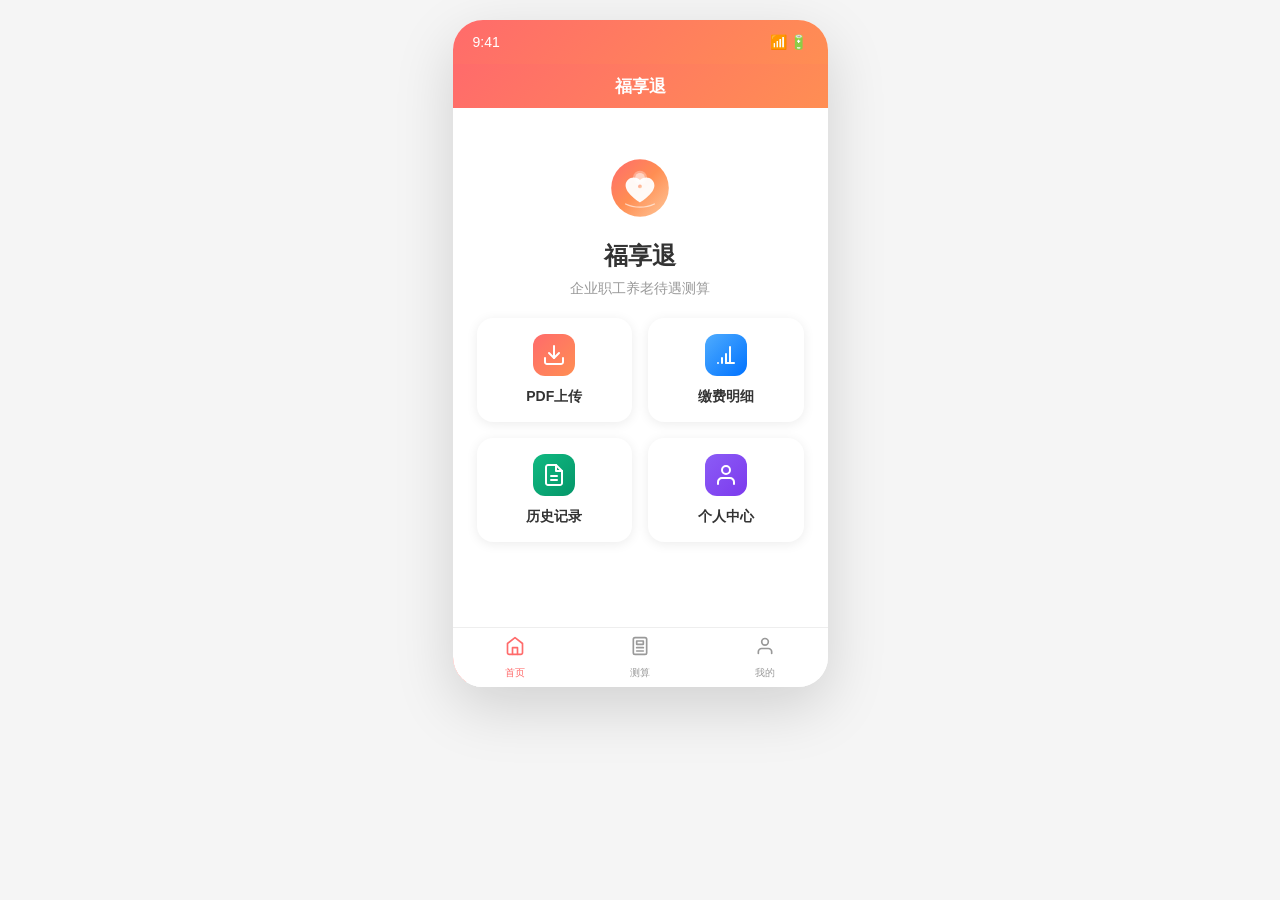
==== 福享退/frontend/index.html @ ace9246c "前端重构：100%基于原型设计 - 完整14个页面，与原型完全一致 - 首页4个菜单项：PDF上传、缴费明细、历史记录、个人中心 - 底部TabBar：首页、测算、我的 - 6个政策说明页面 + 方案" ====
<!DOCTYPE html>
<html lang="zh-CN">
<head>
    <meta charset="UTF-8">
    <meta name="viewport" content="width=device-width, initial-scale=1.0">
    <title>福享退 - 小程序原型</title>
    <link rel="stylesheet" href="css/index.css">
</head>
<body>
    
    <div class="phone">
        <div class="status-bar">
            <span>9:41</span>
            <span>📶 🔋</span>
        </div>
        
        <div class="nav-bar" id="navBar">
            <span class="nav-back" onclick="goBack()" style="display:none;">&lt;</span>
            <span id="pageTitle">福享退</span>
        </div>
        
        <div class="content">
            <!-- 首页 -->
            <div id="page-home" class="page active">
                <div class="logo-area">
                    <div class="logo" style="background:none;">
                        <svg width="64" height="64" viewBox="0 0 200 200" xmlns="http://www.w3.org/2000/svg">
                            <defs>
                                <linearGradient id="logoGrad" x1="0%" y1="0%" x2="100%" y2="100%">
                                    <stop offset="0%" stop-color="#FF6B6B"/>
                                    <stop offset="50%" stop-color="#FF8E53"/>
                                    <stop offset="100%" stop-color="#FEC89A"/>
                                </linearGradient>
                            </defs>
                            <circle cx="100" cy="100" r="90" fill="url(#logoGrad)" />
                            <circle cx="100" cy="68" r="22" fill="white" opacity="0.3" />
                            <circle cx="100" cy="68" r="15" fill="white" opacity="0.5" />
                            <path d="M100 75 C80 58 55 72 55 92 C55 118 100 145 100 145 C100 145 145 118 145 92 C145 72 120 58 100 75" fill="white" opacity="0.95" />
                            <circle cx="100" cy="95" r="6" fill="url(#logoGrad)" opacity="0.6" />
                            <path d="M55 150 Q75 160 100 160 Q125 160 145 150" stroke="white" stroke-width="4" fill="none" opacity="0.6" stroke-linecap="round" />
                        </svg>
                    </div>
                    <div class="logo-title">福享退</div>
                    <div class="logo-desc">企业职工养老待遇测算</div>
                </div>
                
                <div class="menu-grid">
                    <div class="menu-item" onclick="goToPage('upload')">
                        <div class="menu-icon primary">
                            <svg viewBox="0 0 24 24" fill="none" xmlns="http://www.w3.org/2000/svg">
                                <path d="M21 15V19C21 19.5304 20.7893 20.0391 20.4142 20.4142C20.0391 20.7893 19.5304 21 19 21H5C4.46957 21 3.96086 20.7893 3.58579 20.4142C3.21071 20.0391 3 19.5304 3 19V15" stroke="white" stroke-width="2" stroke-linecap="round" stroke-linejoin="round"/>
                                <path d="M7 10L12 15L17 10" stroke="white" stroke-width="2" stroke-linecap="round" stroke-linejoin="round"/>
                                <path d="M12 15V3" stroke="white" stroke-width="2" stroke-linecap="round" stroke-linejoin="round"/>
                            </svg>
                        </div>
                        <div class="menu-title">PDF上传</div>
                    </div>
                    <div class="menu-item" onclick="goToPage('payment')">
                        <div class="menu-icon blue">
                            <svg viewBox="0 0 24 24" fill="none" xmlns="http://www.w3.org/2000/svg">
                                <path d="M12 20H20" stroke="white" stroke-width="2" stroke-linecap="round" stroke-linejoin="round"/>
                                <path d="M16 4V20" stroke="white" stroke-width="2" stroke-linecap="round" stroke-linejoin="round"/>
                                <path d="M12 11V20" stroke="white" stroke-width="2" stroke-linecap="round" stroke-linejoin="round"/>
                                <path d="M8 15V20" stroke="white" stroke-width="2" stroke-linecap="round" stroke-linejoin="round"/>
                                <path d="M4 20H4.01" stroke="white" stroke-width="2" stroke-linecap="round" stroke-linejoin="round"/>
                            </svg>
                        </div>
                        <div class="menu-title">缴费明细</div>
                    </div>
                    <div class="menu-item" onclick="goToPage('history')">
                        <div class="menu-icon green">
                            <svg viewBox="0 0 24 24" fill="none" xmlns="http://www.w3.org/2000/svg">
                                <path d="M14 2H6C5.46957 2 4.96086 2.21071 4.58579 2.58579C4.21071 2.96086 4 3.46957 4 4V20C4 20.5304 4.21071 21.0391 4.58579 21.4142C4.96086 21.7893 5.46957 22 6 22H18C18.5304 22 19.0391 21.7893 19.4142 21.4142C19.7893 21.0391 20 20.5304 20 20V8L14 2Z" stroke="white" stroke-width="2" stroke-linecap="round" stroke-linejoin="round"/>
                                <path d="M14 2V8H20" stroke="white" stroke-width="2" stroke-linecap="round" stroke-linejoin="round"/>
                                <path d="M9 13H15" stroke="white" stroke-width="2" stroke-linecap="round" stroke-linejoin="round"/>
                                <path d="M9 17H15" stroke="white" stroke-width="2" stroke-linecap="round" stroke-linejoin="round"/>
                            </svg>
                        </div>
                        <div class="menu-title">历史记录</div>
                    </div>
                    <div class="menu-item" onclick="goToPage('profile')">
                        <div class="menu-icon purple">
                            <svg viewBox="0 0 24 24" fill="none" xmlns="http://www.w3.org/2000/svg">
                                <path d="M20 21V19C20 17.9391 19.5786 16.9217 18.8284 16.1716C18.0783 15.4214 17.0609 15 16 15H8C6.93913 15 5.92172 15.4214 5.17157 16.1716C4.42143 16.9217 4 17.9391 4 19V21" stroke="white" stroke-width="2" stroke-linecap="round" stroke-linejoin="round"/>
                                <path d="M12 11C14.2091 11 16 9.20914 16 7C16 4.79086 14.2091 3 12 3C9.79086 3 8 4.79086 8 7C8 9.20914 9.79086 11 12 11Z" stroke="white" stroke-width="2" stroke-linecap="round" stroke-linejoin="round"/>
                            </svg>
                        </div>
                        <div class="menu-title">个人中心</div>
                    </div>
                </div>
            </div>
            
            <!-- PDF上传页 -->
            <div id="page-upload" class="page">
                <div class="step-bar">
                    <div class="step-item active">
                        <div class="step-num">1</div>
                        <div class="step-text">上传PDF</div>
                    </div>
                    <div class="step-item">
                        <div class="step-num">2</div>
                        <div class="step-text">核对明细</div>
                    </div>
                    <div class="step-item">
                        <div class="step-num">3</div>
                        <div class="step-text">信息补全</div>
                    </div>
                    <div class="step-item">
                        <div class="step-num">4</div>
                        <div class="step-text">计算结果</div>
                    </div>
                </div>
                
                <div class="upload-area" onclick="mockUpload()">
                    <div class="upload-icon">📤</div>
                    <div class="upload-title">点击上传PDF文件</div>
                    <div class="upload-desc">仅支持PDF格式，文件不超过20MB</div>
                </div>
                
                <div class="tips-card">
                    <div class="tips-title">💡 上传提示</div>
                    <div style="padding:12px 0;">
                        <div style="display:flex;align-items:flex-start;gap:10px;margin-bottom:12px;">
                            <span style="color:#10B981;font-weight:bold;">✓</span>
                            <span style="font-size:14px;color:#333;line-height:1.6;">请使用"福建社保"微信公众号下载的完整缴费明细，功能路径为：业务办理-服务大厅-个人缴费信息</span>
                        </div>
                        <div style="display:flex;align-items:flex-start;gap:10px;">
                            <span style="color:#10B981;font-weight:bold;">✓</span>
                            <span style="font-size:14px;color:#333;line-height:1.6;">系统会自动识别并提取缴费数据，如识别不准，可在下一步手动修改</span>
                        </div>
                    </div>
                </div>
            </div>
            
            <!-- 缴费明细页 -->
            <div id="page-payment" class="page">
                <div class="step-bar">
                    <div class="step-item finish">
                        <div class="step-num">✓</div>
                        <div class="step-text">上传PDF</div>
                    </div>
                    <div class="step-item active">
                        <div class="step-num">2</div>
                        <div class="step-text">核对明细</div>
                    </div>
                    <div class="step-item">
                        <div class="step-num">3</div>
                        <div class="step-text">信息补全</div>
                    </div>
                    <div class="step-item">
                        <div class="step-num">4</div>
                        <div class="step-text">计算结果</div>
                    </div>
                </div>
                
                <div class="table-card">
                    <div class="table-header">
                        <span class="table-title">缴费明细（共 180 个月）</span>
                        <select class="year-select">
                            <option>全部年份</option>
                            <option>2024年</option>
                            <option>2023年</option>
                            <option>2022年</option>
                        </select>
                    </div>
                    
                    <div class="table-row" id="row-2024">
                        <div class="row-left">
                            <div class="row-year">2024年 <span class="modified-tag" id="tag-2024" style="display:inline-block;background:#FEF3C7;color:#D97706;font-size:11px;padding:2px 6px;border-radius:4px;margin-left:8px;">已修改</span></div>
                            <div class="row-base" id="base-2024">缴费基数：<span style="text-decoration:line-through;color:#999;">6000</span> > <span style="color:#FF6B6B;font-weight:600;">6150</span> 元</div>
                        </div>
                        <div class="row-right">
                            <div class="row-money">¥ 14,760</div>
                            <div class="row-month">12个月</div>
                            <button class="edit-btn" onclick="openEditModal(2024)">编辑</button>
                        </div>
                    </div>
                    
                    <div class="table-row" id="row-2023">
                        <div class="row-left">
                            <div class="row-year">2023年</div>
                            <div class="row-base" id="base-2023">缴费基数：5800元</div>
                        </div>
                        <div class="row-right">
                            <div class="row-money">¥ 13,920</div>
                            <div class="row-month">12个月</div>
                            <button class="edit-btn" onclick="openEditModal(2023)">编辑</button>
                        </div>
                    </div>
                    
                    <div class="table-row" id="row-2022">
                        <div class="row-left">
                            <div class="row-year">2022年</div>
                            <div class="row-base" id="base-2022">缴费基数：5500元</div>
                        </div>
                        <div class="row-right">
                            <div class="row-money">¥ 13,200</div>
                            <div class="row-month">12个月</div>
                            <button class="edit-btn" onclick="openEditModal(2022)">编辑</button>
                        </div>
                    </div>
                </div>
                
                <div class="summary-card">
                    <div class="summary-title">累计缴费总额</div>
                    <div class="summary-number">¥ 215,680</div>
                    <div class="summary-unit">（个人缴费部分）</div>
                    <div class="summary-row">
                        <div class="summary-item">
                            <div class="summary-label">缴费月数</div>
                            <div class="summary-value">180个月</div>
                        </div>
                        <div class="summary-item">
                            <div class="summary-label">平均基数</div>
                            <div class="summary-value">¥ 5,980</div>
                        </div>
                        <div class="summary-item">
                            <div class="summary-label">平均指数</div>
                            <div class="summary-value">0.85</div>
                        </div>
                    </div>
                </div>
                
                <div class="step-buttons">
                    <button class="step-btn-prev" onclick="goToPage('upload')">&lt; 上一步</button>
                    <button class="step-btn-next" onclick="goToPage('info')">下一步 ></button>
                </div>
            </div>
            
            <!-- 补充信息页 -->
            <div id="page-info" class="page">
                <div class="step-bar">
                    <div class="step-item finish">
                        <div class="step-num">✓</div>
                        <div class="step-text">上传PDF</div>
                    </div>
                    <div class="step-item finish">
                        <div class="step-num">✓</div>
                        <div class="step-text">核对明细</div>
                    </div>
                    <div class="step-item active">
                        <div class="step-num">3</div>
                        <div class="step-text">信息补全</div>
                    </div>
                    <div class="step-item">
                        <div class="step-num">4</div>
                        <div class="step-text">计算结果</div>
                    </div>
                </div>
                
                <div class="form-card">
                    <div class="form-item">
                        <label class="form-label">
                            <span class="required">*</span> 退休年龄
                        </label>
                        <input type="number" class="form-input" value="60" placeholder="请输入退休年龄">
                        <div class="form-tip">男性60岁，女性工人50岁、干部55岁</div>
                        <div style="background:#FEF3C7;border-radius:8px;padding:10px;margin-top:10px;">
                            <div style="font-size:13px;font-weight:600;color:#92400E;margin-bottom:6px;">⏰ 延迟退休影响参考</div>
                            <div style="font-size:12px;color:#B45309;line-height:1.6;">
                                按最新政策，您预计将延迟3年至63岁退休<br>
                                多缴3年，多领约 12%，预计回本年龄：71岁 → 72岁
                            </div>
                        </div>
                    </div>
                    
                    <div class="form-item">
                        <label class="form-label">
                            <span class="required">*</span> 退休年份
                        </label>
                        <input type="number" class="form-input" value="2030" placeholder="请输入退休年份">
                    </div>
                    
                    <div class="form-item">
                        <label class="form-label">
                            <span class="required">*</span> 个人账户累计金额
                        </label>
                        <input type="number" class="form-input" value="215680" placeholder="请输入个人账户总额">
                        <div class="form-tip">系统已自动计算，如有误差可手动调整</div>
                    </div>
                    
                    <div class="form-item">
                        <label class="form-label">上年社会平均工资</label>
                        <input type="number" class="form-input" value="8500" placeholder="请输入社平工资">
                        <div class="form-tip">系统已自动填入最新数据</div>
                    </div>
                </div>
                
                <!-- 未来缴费预测选择 -->
                <div class="future-section">
                    <div class="future-title">🔮 未来缴费预测</div>
                    <div class="future-options" style="display:grid;grid-template-columns:1fr 1fr;gap:10px;">
                        <div class="future-option selected" onclick="selectFutureOption(this, 'real')">
                            <div class="future-percent" style="font-size:14px;">本人基数</div>
                            <div class="future-desc">按最新缴费基数</div>
                        </div>
                        <div class="future-option" onclick="selectFutureOption(this, 60)">
                            <div class="future-percent">60%</div>
                            <div class="future-desc">按社平60%</div>
                        </div>
                        <div class="future-option" onclick="selectFutureOption(this, 100)">
                            <div class="future-percent">100%</div>
                            <div class="future-desc">按社平100%</div>
                        </div>
                        <div class="future-option" onclick="selectFutureOption(this, 300)">
                            <div class="future-percent">300%</div>
                            <div class="future-desc">按社平300%</div>
                        </div>
                    </div>
                    
                    <!-- 预测结果预览 -->
                    <div class="future-preview">
                        <div class="preview-title" onclick="toggleFutureDetail()" style="cursor:pointer;display:flex;justify-content:space-between;align-items:center;">
                            <span>✓ 已自动生成缴费明细</span>
                            <span id="futureToggleIcon" style="font-size:12px;">▼</span>
                        </div>
                        <div class="preview-row">
                            <span>预测缴费年限</span>
                            <span>6年（2025-2030）</span>
                        </div>
                        <div class="preview-row">
                            <span>预测缴费基数</span>
                            <span>逐年按社平5%增长</span>
                        </div>
                        <div class="preview-row">
                            <span>预计个人账户增加</span>
                            <span id="futureTotalAmount">¥ 38,726</span>
                        </div>
                        
                        <!-- 年度明细（默认折叠） -->
                        <div id="futureYearDetail" style="display:none;margin-top:12px;padding-top:12px;border-top:1px solid rgba(16,185,129,0.2);">
                            <div style="font-size:12px;color:#065F46;font-weight:600;margin-bottom:8px;">📋 年度缴费基数明细</div>
                            <div id="futureYearList" style="font-size:12px;color:#065F46;">
                                <div style="display:flex;justify-content:space-between;padding:3px 0;"><span>2025年</span><span>¥ 6,150（本人基数）</span></div>
                                <div style="display:flex;justify-content:space-between;padding:3px 0;"><span>2026年</span><span>¥ 6,458（本人基数）</span></div>
                                <div style="display:flex;justify-content:space-between;padding:3px 0;"><span>2027年</span><span>¥ 6,781（本人基数）</span></div>
                                <div style="display:flex;justify-content:space-between;padding:3px 0;"><span>2028年</span><span>¥ 7,120（本人基数）</span></div>
                                <div style="display:flex;justify-content:space-between;padding:3px 0;"><span>2029年</span><span>¥ 7,476（本人基数）</span></div>
                                <div style="display:flex;justify-content:space-between;padding:3px 0;"><span>2030年</span><span>¥ 7,850（本人基数）</span></div>
                            </div>
                        </div>
                    </div>
                </div>
                
                <div class="step-buttons">
                    <button class="step-btn-prev" onclick="goToPage('payment')">&lt; 上一步</button>
                    <button class="step-btn-next" onclick="goToPage('result')">开始计算 ></button>
                </div>
            </div>
            
            <!-- 计算结果页 -->
            <div id="page-result" class="page">
                <div class="result-card">
                    <div class="result-label">预计每月领取养老金</div>
                    <div style="display:flex;align-items:flex-end;justify-content:center;line-height:1;">
                        <span class="result-number">¥3,850</span>
                        <span style="font-size:20px;font-weight:500;margin-left:4px;margin-bottom:6px;">/月</span>
                    </div>
                    <div style="background:rgba(255,255,255,0.15);border-radius:8px;padding:8px 12px;margin-top:12px;">
                        <div style="font-size:13px;color:white;display:flex;align-items:center;gap:6px;">
                            <span>💰</span>
                            <span>预计到 <strong style="font-size:15px;">72岁</strong> 时，累计领取额超过个人缴费总额（回本）</span>
                        </div>
                    </div>
                    <div class="result-desc" style="margin-top:10px;">* 以上为模拟测算结果，仅供参考，实际以社保局核定为准</div>
                </div>
                
                <!-- 📈 待遇调整预测（新增功能） -->
                <div class="detail-card">
                    <div class="detail-header" onclick="toggleDetail('adjustPrediction')" style="background:linear-gradient(135deg, #F59E0B, #D97706);color:white;">
                        <span>📈 待遇调整预测（按每年4.5%增长）</span>
                        <span>▼</span>
                    </div>
                    <div id="adjustPrediction" class="detail-content" style="display:none;background:#FFFBEB;">
                        <div style="display:grid;grid-template-columns:1fr 1fr 1fr;gap:10px;margin-bottom:12px;">
                            <div style="text-align:center;padding:10px;background:white;border-radius:8px;">
                                <div style="font-size:12px;color:#666;">65岁</div>
                                <div style="font-size:16px;font-weight:700;color:#FF6B6B;">¥ 4,790</div>
                                <div style="font-size:10px;color:#999;">月领取</div>
                            </div>
                            <div style="text-align:center;padding:10px;background:white;border-radius:8px;">
                                <div style="font-size:12px;color:#666;">70岁</div>
                                <div style="font-size:16px;font-weight:700;color:#FF6B6B;">¥ 5,970</div>
                                <div style="font-size:10px;color:#999;">月领取</div>
                            </div>
                            <div style="text-align:center;padding:10px;background:white;border-radius:8px;">
                                <div style="font-size:12px;color:#666;">75岁</div>
                                <div style="font-size:16px;font-weight:700;color:#FF6B6B;">¥ 7,440</div>
                                <div style="font-size:10px;color:#999;">月领取</div>
                            </div>
                        </div>
                        <div style="font-size:12px;color:#92400E;line-height:1.6;background:white;padding:10px;border-radius:8px;">
                            💡 <strong>累计领取金额：</strong><br>
                            • 70岁时累计：约 128 万元<br>
                            • 80岁时累计：约 256 万元<br>
                            • 90岁时累计：约 438 万元
                        </div>
                    </div>
                </div>
                
                <!-- ⚖️ 多方案对比（4种缴费档次） -->
                <div class="detail-card">
                    <div class="detail-header" onclick="toggleSchemeCompare()" style="background:linear-gradient(135deg, #8B5CF6, #7C3AED);color:white;cursor:pointer;">
                        <span>⚖️ 多方案对比（4种缴费档次）</span>
                        <span id="scheme-compare-arrow" style="font-size:12px;">▼</span>
                    </div>
                    
                    <!-- 展开内容区域 -->
                    <div id="scheme-compare-content" class="detail-content" style="padding:0;display:block;">
                        <!-- 方案选择器 -->
                        <div style="display:grid;grid-template-columns:1fr 1fr 1fr 1fr;gap:6px;padding:12px 12px 8px;background:#F5F3FF;border-bottom:1px solid #DDD6FE;">
                            <div onclick="selectCurrentScheme('self')" id="current-scheme-self" style="background:#ECFDF5;border:2px solid #10B981;border-radius:10px;padding:8px 6px;text-align:center;cursor:pointer;">
                                <div style="font-size:11px;font-weight:700;color:#065F46;">本人基数</div>
                                <div style="font-size:9px;color:#047857;margin-top:2px;">¥5,980/月</div>
                            </div>
                            <div onclick="selectCurrentScheme('60')" id="current-scheme-60" style="background:#F3F4F6;border:2px solid #E5E7EB;border-radius:10px;padding:8px 6px;text-align:center;cursor:pointer;">
                                <div style="font-size:11px;font-weight:600;color:#374151;">社平60%</div>
                                <div style="font-size:9px;color:#6B7280;margin-top:2px;">¥4,200/月</div>
                            </div>
                            <div onclick="selectCurrentScheme('100')" id="current-scheme-100" style="background:#F3F4F6;border:2px solid #E5E7EB;border-radius:10px;padding:8px 6px;text-align:center;cursor:pointer;">
                                <div style="font-size:11px;font-weight:600;color:#374151;">社平100%</div>
                                <div style="font-size:9px;color:#6B7280;margin-top:2px;">¥7,000/月</div>
                            </div>
                            <div onclick="selectCurrentScheme('300')" id="current-scheme-300" style="background:#F3F4F6;border:2px solid #E5E7EB;border-radius:10px;padding:8px 6px;text-align:center;cursor:pointer;">
                                <div style="font-size:11px;font-weight:600;color:#374151;">社平300%</div>
                                <div style="font-size:9px;color:#6B7280;margin-top:2px;">¥21,000/月</div>
                            </div>
                        </div>
                        
                        <div style="display:grid;grid-template-columns:1.2fr 1fr 1fr 1fr;gap:4px;">
                            <!-- 表头 -->
                            <div style="background:#FAFAFA;padding:10px 8px;text-align:center;font-weight:600;color:#374151;font-size:11px;border-bottom:1px solid #E5E7EB;">
                                缴费档次
                            </div>
                            <div style="background:#FAFAFA;padding:10px 8px;text-align:center;font-weight:600;color:#374151;font-size:11px;border-bottom:1px solid #E5E7EB;">
                                月待遇
                            </div>
                            <div style="background:#FAFAFA;padding:10px 8px;text-align:center;font-weight:600;color:#374151;font-size:11px;border-bottom:1px solid #E5E7EB;">
                                年化收益率
                            </div>
                            <div style="background:#FAFAFA;padding:10px 8px;text-align:center;font-weight:600;color:#374151;font-size:11px;border-bottom:1px solid #E5E7EB;">
                                回本年龄
                            </div>
                            
                            <!-- 方案1：按本人基数 -->
                            <div id="row-self" style="padding:10px 8px;text-align:center;border-bottom:1px solid #F3F4F6;background:#ECFDF5;">
                                <div style="font-weight:600;color:#065F46;font-size:12px;">本人基数</div>
                                <div style="font-size:10px;color:#10B981;">¥5,980/月</div>
                            </div>
                            <div id="row-self-1" style="padding:10px 8px;text-align:center;border-bottom:1px solid #F3F4F6;background:#ECFDF5;font-weight:700;color:#065F46;font-size:14px;">
                                ¥3,850
                            </div>
                            <div id="row-self-2" style="padding:10px 8px;text-align:center;border-bottom:1px solid #F3F4F6;background:#ECFDF5;font-weight:600;color:#065F46;font-size:12px;">
                                5.2%
                            </div>
                            <div id="row-self-3" style="padding:10px 8px;text-align:center;border-bottom:1px solid #F3F4F6;background:#ECFDF5;font-weight:600;color:#065F46;font-size:12px;">
                                71岁
                            </div>
                            
                            <!-- 方案2：按社平60% -->
                            <div id="row-60" style="padding:10px 8px;text-align:center;border-bottom:1px solid #F3F4F6;">
                                <div style="font-weight:600;color:#333;font-size:12px;">社平60%</div>
                                <div style="font-size:10px;color:#666;">¥4,200/月</div>
                            </div>
                            <div id="row-60-1" style="padding:10px 8px;text-align:center;border-bottom:1px solid #F3F4F6;font-weight:600;color:#333;font-size:14px;">
                                ¥3,120
                            </div>
                            <div id="row-60-2" style="padding:10px 8px;text-align:center;border-bottom:1px solid #F3F4F6;font-weight:600;color:#10B981;font-size:12px;">
                                6.8%
                            </div>
                            <div id="row-60-3" style="padding:10px 8px;text-align:center;border-bottom:1px solid #F3F4F6;font-weight:600;color:#10B981;font-size:12px;">
                                68岁
                            </div>
                            
                            <!-- 方案3：按社平100% -->
                            <div id="row-100" style="padding:10px 8px;text-align:center;border-bottom:1px solid #F3F4F6;">
                                <div style="font-weight:600;color:#333;font-size:12px;">社平100%</div>
                                <div style="font-size:10px;color:#666;">¥7,000/月</div>
                            </div>
                            <div id="row-100-1" style="padding:10px 8px;text-align:center;border-bottom:1px solid #F3F4F6;font-weight:600;color:#333;font-size:14px;">
                                ¥4,580
                            </div>
                            <div id="row-100-2" style="padding:10px 8px;text-align:center;border-bottom:1px solid #F3F4F6;font-weight:600;color:#F59E0B;font-size:12px;">
                                4.5%
                            </div>
                            <div id="row-100-3" style="padding:10px 8px;text-align:center;border-bottom:1px solid #F3F4F6;font-weight:600;color:#F59E0B;font-size:12px;">
                                73岁
                            </div>
                            
                            <!-- 方案4：按社平300% -->
                            <div id="row-300" style="padding:10px 8px;text-align:center;">
                                <div style="font-weight:600;color:#333;font-size:12px;">社平300%</div>
                                <div style="font-size:10px;color:#666;">¥21,000/月</div>
                            </div>
                            <div id="row-300-1" style="padding:10px 8px;text-align:center;font-weight:600;color:#333;font-size:14px;">
                                ¥8,950
                            </div>
                            <div id="row-300-2" style="padding:10px 8px;text-align:center;font-weight:600;color:#EF4444;font-size:12px;">
                                2.8%
                            </div>
                            <div id="row-300-3" style="padding:10px 8px;text-align:center;font-weight:600;color:#EF4444;font-size:12px;">
                                79岁
                            </div>
                        </div>
                        
                        <div style="background:#F9FAFB;padding:10px 12px;border-top:1px solid #E5E7EB;">
                            <div style="font-size:11px;color:#374151;line-height:1.5;">
                                💡 <strong>结论：</strong>社平60%缴费性价比最高，回本最快。社平300%适合预期寿命超过85岁人群。
                            </div>
                        </div>
                    </div>
                </div>
                
                <div class="detail-card">
                    <div class="detail-header" onclick="toggleDetail('detail1')">
                        <span>📊 计算明细</span>
                        <span>▼</span>
                    </div>
                    <div id="detail1" class="detail-content">
                        <div class="detail-row">
                            <span class="detail-label">基础养老金</span>
                            <span class="detail-value highlight">¥ 2,320</span>
                        </div>
                        <div class="detail-row">
                            <span class="detail-label">个人账户养老金</span>
                            <span class="detail-value highlight">¥ 1,530</span>
                        </div>
                        <div class="detail-row">
                            <span class="detail-label">过渡性养老金</span>
                            <span class="detail-value">¥ 0</span>
                        </div>
                        <div class="detail-row">
                            <span class="detail-label">每月合计</span>
                            <span class="detail-value highlight">¥ 3,850</span>
                        </div>
                    </div>
                </div>
                
                <div class="detail-card">
                    <div class="detail-header" onclick="toggleDetail('detail2')">
                        <span>📝 计算公式说明</span>
                        <span>▼</span>
                    </div>
                    <div id="detail2" class="detail-content">
                        <div class="detail-row">
                            <span class="detail-label">基础养老金</span>
                            <span class="detail-value">(社平工资+指数化工资)/2 × 缴费年限%</span>
                        </div>
                        <div class="detail-row">
                            <span class="detail-label">个人账户养老金</span>
                            <span class="detail-value">个人账户累计 / 计发月数</span>
                        </div>
                        <div class="detail-row">
                            <span class="detail-label">计发月数(60岁)</span>
                            <span class="detail-value">139个月</span>
                        </div>
                    </div>
                </div>
                
                <div class="action-buttons">
                    <button class="btn-secondary" onclick="goToPage('info')">&lt; 修改参数</button>
                    <button class="btn-primary" onclick="alert('模拟：已保存到历史记录')">保存结果</button>
                </div>
            </div>
            
            <!-- 历史记录页 -->
            <div id="page-history" class="page">
                <div class="history-item" onclick="goToPage('result')">
                    <div class="history-header">
                        <span class="history-date">2024年4月27日 15:30</span>
                        <span class="history-result">¥ 3,850/月</span>
                    </div>
                    <div class="history-info">
                        <span>缴费年限：15年</span>
                        <span>平均基数：¥ 5,980</span>
                    </div>
                </div>
                
                <div class="history-item" onclick="goToPage('result')">
                    <div class="history-header">
                        <span class="history-date">2024年4月20日 10:15</span>
                        <span class="history-result">¥ 4,200/月</span>
                    </div>
                    <div class="history-info">
                        <span>缴费年限：18年</span>
                        <span>平均基数：¥ 6,500</span>
                    </div>
                </div>
                
                <div class="history-item" onclick="goToPage('result')">
                    <div class="history-header">
                        <span class="history-date">2024年4月10日 16:42</span>
                        <span class="history-result">¥ 3,580/月</span>
                    </div>
                    <div class="history-info">
                        <span>缴费年限：15年</span>
                        <span>平均基数：¥ 5,600</span>
                    </div>
                </div>
            </div>
            
            <!-- 个人中心页 -->
            <div id="page-profile" class="page">
                <div class="profile-header">
                    <div class="avatar" style="width:64px;height:64px;border-radius:50%;background:white;display:flex;align-items:center;justify-content:center;box-shadow:0 4px 12px rgba(0,0,0,0.1);">
                        <svg viewBox="0 0 24 24" fill="none" xmlns="http://www.w3.org/2000/svg" width="36" height="36">
                            <path d="M20 21V19C20 17.9391 19.5786 16.9217 18.8284 16.1716C18.0783 15.4214 17.0609 15 16 15H8C6.93913 15 5.92172 15.4214 5.17157 16.1716C4.42143 16.9217 4 17.9391 4 19V21" stroke="#666" stroke-width="2" stroke-linecap="round" stroke-linejoin="round"/>
                            <path d="M12 11C14.2091 11 16 9.20914 16 7C16 4.79086 14.2091 3 12 3C9.79086 3 8 4.79086 8 7C8 9.20914 9.79086 11 12 11Z" stroke="#666" stroke-width="2" stroke-linecap="round" stroke-linejoin="round"/>
                        </svg>
                    </div>
                    <div class="user-name" style="font-size:18px;margin-top:12px;">微信用户</div>
                </div>
                
                <!-- 数据统计卡片 -->
                <div class="summary-card" style="margin:20px 16px 16px;border-radius:12px;padding:16px;">
                    <div style="display:flex;">
                        <div style="flex:1;text-align:center;border-right:1px solid rgba(255,255,255,0.2);">
                            <div style="font-size:24px;font-weight:700;">12</div>
                            <div style="font-size:12px;opacity:0.8;margin-top:4px;">测算次数</div>
                        </div>
                        <div style="flex:1;text-align:center;border-right:1px solid rgba(255,255,255,0.2);">
                            <div style="font-size:24px;font-weight:700;">¥3.2k</div>
                            <div style="font-size:12px;opacity:0.8;margin-top:4px;">平均待遇</div>
                        </div>
                        <div style="flex:1;text-align:center;">
                            <div style="font-size:24px;font-weight:700;">18</div>
                            <div style="font-size:12px;opacity:0.8;margin-top:4px;">累计缴费月</div>
                        </div>
                    </div>
                </div>
                
                <!-- 我的计算记录 -->
                <div style="padding:0 16px;margin-bottom:16px;">
                    <div style="display:flex;justify-content:space-between;align-items:center;margin-bottom:12px;" onclick="goToPage('history')">
                        <span style="font-size:15px;font-weight:600;color:#333;display:flex;align-items:center;gap:6px;">
                            <svg viewBox="0 0 24 24" fill="none" xmlns="http://www.w3.org/2000/svg" width="18" height="18">
                                <path d="M14 2H6C5.46957 2 4.96086 2.21071 4.58579 2.58579C4.21071 2.96086 4 3.46957 4 4V20C4 20.5304 4.21071 21.0391 4.58579 21.4142C4.96086 21.7893 5.46957 22 6 22H18C18.5304 22 19.0391 21.7893 19.4142 21.4142C19.7893 21.0391 20 20.5304 20 20V8L14 2Z" stroke="#333" stroke-width="2" stroke-linecap="round" stroke-linejoin="round"/>
                                <path d="M14 2V8H20" stroke="#333" stroke-width="2" stroke-linecap="round" stroke-linejoin="round"/>
                            </svg>
                            我的计算记录
                        </span>
                        <span style="font-size:12px;color:#FF6B6B;">查看全部 ></span>
                    </div>
                    <div class="history-item" onclick="goToPage('result')" style="margin:0;padding:12px;border-radius:10px;box-shadow:0 2px 8px rgba(0,0,0,0.05);cursor:pointer;">
                        <div style="display:flex;justify-content:space-between;align-items:center;margin-bottom:8px;">
                            <span style="font-size:13px;color:#666;">2024年4月28日 10:30</span>
                            <span style="font-size:18px;font-weight:700;color:#FF6B6B;">¥ 3,850/月</span>
                        </div>
                        <div style="display:flex;gap:12px;font-size:11px;color:#999;">
                            <span>缴费年限：15年</span>
                            <span>平均基数：¥ 5,980</span>
                        </div>
                    </div>
                </div>
                
                <!-- 政策说明 -->
                <div style="padding:0 16px;margin-bottom:16px;">
                    <div style="font-size:15px;font-weight:600;color:#333;margin-bottom:12px;display:flex;align-items:center;gap:6px;">
                        <svg viewBox="0 0 24 24" fill="none" xmlns="http://www.w3.org/2000/svg" width="18" height="18">
                            <path d="M4 19.5C4 19.1022 4.15804 18.7206 4.43934 18.4393C4.72064 18.158 5.10218 18 5.5 18H18.5C18.8978 18 19.2794 18.158 19.5607 18.4393C19.842 18.7206 20 19.1022 20 19.5C20 19.8978 19.842 20.2794 19.5607 20.5607C19.2794 20.842 18.8978 21 18.5 21H5.5C5.10218 21 4.72064 20.842 4.43934 20.5607C4.15804 20.2794 4 19.8978 4 19.5Z" fill="#666"/>
                            <path d="M4 15H20" stroke="#666" stroke-width="2" stroke-linecap="round"/>
                            <path d="M5.5 15L6.35 3.59C6.39117 3.01342 6.88312 2.56696 7.46 2.56696H16.54C17.1169 2.56696 17.6088 3.01342 17.65 3.59L18.5 15" stroke="#666" stroke-width="2" stroke-linecap="round" stroke-linejoin="round"/>
                        </svg>
                        政策说明
                    </div>
                    <div class="menu-list">
                        <div class="menu-list-item" style="border-radius:10px 10px 0 0;cursor:pointer;" onclick="goToPage('policy-1')">
                            <div class="menu-list-left">
                                <span class="menu-list-icon">
                                    <svg viewBox="0 0 24 24" fill="none" xmlns="http://www.w3.org/2000/svg">
                                        <path d="M14 2H6C5.46957 2 4.96086 2.21071 4.58579 2.58579C4.21071 2.96086 4 3.46957 4 4V20C4 20.5304 4.21071 21.0391 4.58579 21.4142C4.96086 21.7893 5.46957 22 6 22H18C18.5304 22 19.0391 21.7893 19.4142 21.4142C19.7893 21.0391 20 20.5304 20 20V8L14 2Z" stroke="url(#grad1)" stroke-width="2" stroke-linecap="round" stroke-linejoin="round"/>
                                        <path d="M14 2V8H20" stroke="url(#grad1)" stroke-width="2" stroke-linecap="round" stroke-linejoin="round"/>
                                        <defs>
                                            <linearGradient id="grad1" x1="0%" y1="0%" x2="100%" y2="100%">
                                                <stop offset="0%" stop-color="#FF6B6B"/>
                                                <stop offset="100%" stop-color="#FF8E53"/>
                                            </linearGradient>
                                        </defs>
                                    </svg>
                                </span>
                                <span class="menu-list-text">养老保险政策解读</span>
                            </div>
                            <span class="menu-list-arrow">></span>
                        </div>
                        <div class="menu-list-item" style="border-radius:0;cursor:pointer;" onclick="goToPage('policy-2')">
                            <div class="menu-list-left">
                                <span class="menu-list-icon">
                                    <svg viewBox="0 0 24 24" fill="none" xmlns="http://www.w3.org/2000/svg">
                                        <path d="M20 20H4" stroke="url(#grad2)" stroke-width="2" stroke-linecap="round" stroke-linejoin="round"/>
                                        <path d="M4 4H6V20H4" stroke="url(#grad2)" stroke-width="2" stroke-linecap="round" stroke-linejoin="round"/>
                                        <path d="M8 12H10V20H8V12Z" stroke="url(#grad2)" stroke-width="2" stroke-linecap="round" stroke-linejoin="round"/>
                                        <path d="M12 9H14V20H12V9Z" stroke="url(#grad2)" stroke-width="2" stroke-linecap="round" stroke-linejoin="round"/>
                                        <path d="M16 5H18V20H16V5Z" stroke="url(#grad2)" stroke-width="2" stroke-linecap="round" stroke-linejoin="round"/>
                                        <defs>
                                            <linearGradient id="grad2" x1="0%" y1="0%" x2="100%" y2="100%">
                                                <stop offset="0%" stop-color="#FF6B6B"/>
                                                <stop offset="100%" stop-color="#FF8E53"/>
                                            </linearGradient>
                                        </defs>
                                    </svg>
                                </span>
                                <span class="menu-list-text">待遇计算公式说明</span>
                            </div>
                            <span class="menu-list-arrow">></span>
                        </div>
                        <div class="menu-list-item" style="border-radius:0 0 10px 10px;cursor:pointer;" onclick="goToPage('policy-3')">
                            <div class="menu-list-left">
                                <span class="menu-list-icon">
                                    <svg viewBox="0 0 24 24" fill="none" xmlns="http://www.w3.org/2000/svg">
                                        <path d="M21 10C21 17 12 23 12 23C12 23 3 17 3 10C3 7.61305 3.94821 5.32387 5.63604 3.63604C7.32387 1.94821 9.61305 1 12 1C14.3869 1 16.6761 1.94821 18.364 3.63604C20.0518 5.32387 21 7.61305 21 10Z" stroke="url(#grad3)" stroke-width="2" stroke-linecap="round" stroke-linejoin="round"/>
                                        <path d="M12 13C13.6569 13 15 11.6569 15 10C15 8.34315 13.6569 7 12 7C10.3431 7 9 8.34315 9 10C9 11.6569 10.3431 13 12 13Z" stroke="url(#grad3)" stroke-width="2" stroke-linecap="round" stroke-linejoin="round"/>
                                        <defs>
                                            <linearGradient id="grad3" x1="0%" y1="0%" x2="100%" y2="100%">
                                                <stop offset="0%" stop-color="#FF6B6B"/>
                                                <stop offset="100%" stop-color="#FF8E53"/>
                                            </linearGradient>
                                        </defs>
                                    </svg>
                                </span>
                                <span class="menu-list-text">福建省社保政策</span>
                            </div>
                            <span class="menu-list-arrow">></span>
                        </div>
                        <div class="menu-list-item" style="border-radius:0 0 10px 10px;cursor:pointer;" onclick="goToPage('policy-6')">
                            <div class="menu-list-left">
                                <span class="menu-list-icon">
                                    <svg viewBox="0 0 24 24" fill="none" xmlns="http://www.w3.org/2000/svg">
                                        <path d="M12 16V22M8 22H16M9 2H15C15.5304 2 16.0391 2.21071 16.4142 2.58579C16.7893 2.96086 17 3.46957 17 4V14C17 14.5304 16.7893 15.0391 16.4142 15.4142C16.0391 15.7893 15.5304 16 15 16H9C8.46957 16 7.96086 15.7893 7.58579 15.4142C7.21071 15.0391 7 14.5304 7 14V4C7 3.46957 7.21071 2.96086 7.58579 2.58579C7.96086 2.21071 8.46957 2 9 2Z" stroke="url(#grad6)" stroke-width="2" stroke-linecap="round" stroke-linejoin="round"/>
                                        <defs>
                                            <linearGradient id="grad6" x1="0%" y1="0%" x2="100%" y2="100%">
                                                <stop offset="0%" stop-color="#FF6B6B"/>
                                                <stop offset="100%" stop-color="#FF8E53"/>
                                            </linearGradient>
                                        </defs>
                                    </svg>
                                </span>
                                <span class="menu-list-text">退休手续办理指南</span>
                            </div>
                            <span class="menu-list-arrow">></span>
                        </div>
                    </div>
                </div>
                
                <!-- 其他功能 -->
                <div style="padding:0 16px;margin-bottom:16px;">
                    <div style="font-size:15px;font-weight:600;color:#333;margin-bottom:12px;display:flex;align-items:center;gap:6px;">
                        <svg viewBox="0 0 24 24" fill="none" xmlns="http://www.w3.org/2000/svg" width="18" height="18">
                            <circle cx="12" cy="12" r="3" stroke="#666" stroke-width="2" stroke-linecap="round" stroke-linejoin="round"/>
                            <path d="M12 1V4" stroke="#666" stroke-width="2" stroke-linecap="round" stroke-linejoin="round"/>
                            <path d="M12 20V23" stroke="#666" stroke-width="2" stroke-linecap="round" stroke-linejoin="round"/>
                            <path d="M4.22 4.22L6.34 6.34" stroke="#666" stroke-width="2" stroke-linecap="round" stroke-linejoin="round"/>
                            <path d="M17.66 17.66L19.78 19.78" stroke="#666" stroke-width="2" stroke-linecap="round" stroke-linejoin="round"/>
                            <path d="M1 12H4" stroke="#666" stroke-width="2" stroke-linecap="round" stroke-linejoin="round"/>
                            <path d="M20 12H23" stroke="#666" stroke-width="2" stroke-linecap="round" stroke-linejoin="round"/>
                            <path d="M4.22 19.78L6.34 17.66" stroke="#666" stroke-width="2" stroke-linecap="round" stroke-linejoin="round"/>
                            <path d="M17.66 6.34L19.78 4.22" stroke="#666" stroke-width="2" stroke-linecap="round" stroke-linejoin="round"/>
                        </svg>
                        其他
                    </div>
                    <div class="menu-list">
                        <div class="menu-list-item" style="border-radius:10px;cursor:pointer;" onclick="goToPage('policy-4')">
                            <div class="menu-list-left">
                                <span class="menu-list-icon">
                                    <svg viewBox="0 0 24 24" fill="none" xmlns="http://www.w3.org/2000/svg">
                                        <path d="M11 4H4C3.46957 4 2.96086 4.21071 2.58579 4.58579C2.21071 4.96086 2 5.46957 2 6V20C2 20.5304 2.21071 21.0391 2.58579 21.4142C2.96086 21.7893 3.46957 22 4 22H18C18.5304 22 19.0391 21.7893 19.4142 21.4142C19.7893 21.0391 20 20.5304 20 20V13" stroke="url(#grad4)" stroke-width="2" stroke-linecap="round" stroke-linejoin="round"/>
                                        <path d="M18.5 2.5L21.5 5.5L15.5 11.5L12.5 12.5L13.5 9.5L18.5 2.5Z" stroke="url(#grad4)" stroke-width="2" stroke-linecap="round" stroke-linejoin="round"/>
                                        <defs>
                                            <linearGradient id="grad4" x1="0%" y1="0%" x2="100%" y2="100%">
                                                <stop offset="0%" stop-color="#FF6B6B"/>
                                                <stop offset="100%" stop-color="#FF8E53"/>
                                            </linearGradient>
                                        </defs>
                                    </svg>
                                </span>
                                <span class="menu-list-text">用户协议</span>
                            </div>
                            <span class="menu-list-arrow">></span>
                        </div>
                        <div class="menu-list-item" style="border-radius:0;cursor:pointer;" onclick="goToPage('policy-5')">
                            <div class="menu-list-left">
                                <span class="menu-list-icon">
                                    <svg viewBox="0 0 24 24" fill="none" xmlns="http://www.w3.org/2000/svg">
                                        <rect x="3" y="11" width="18" height="11" rx="2" ry="2" stroke="url(#grad5)" stroke-width="2" stroke-linecap="round" stroke-linejoin="round"/>
                                        <path d="M7 11V7C7 5.67392 7.52678 4.40215 8.46447 3.46447C9.40215 2.52678 10.6739 2 12 2C13.3261 2 14.5979 2.52678 15.5355 3.46447C16.4732 4.40215 17 5.67392 17 7V11" stroke="url(#grad5)" stroke-width="2" stroke-linecap="round" stroke-linejoin="round"/>
                                        <path d="M12 17C12.5523 17 13 16.5523 13 16C13 15.4477 12.5523 15 12 15C11.4477 15 11 15.4477 11 16C11 16.5523 11.4477 17 12 17Z" stroke="url(#grad5)" stroke-width="2" stroke-linecap="round" stroke-linejoin="round"/>
                                        <defs>
                                            <linearGradient id="grad5" x1="0%" y1="0%" x2="100%" y2="100%">
                                                <stop offset="0%" stop-color="#FF6B6B"/>
                                                <stop offset="100%" stop-color="#FF8E53"/>
                                            </linearGradient>
                                        </defs>
                                    </svg>
                                </span>
                                <span class="menu-list-text">隐私政策</span>
                            </div>
                            <span class="menu-list-arrow">></span>
                        </div>
                        <div class="menu-list-item" style="border-radius:0 0 10px 10px;background:#FFF5F5;cursor:pointer;" onclick="alert('模拟：确认退出登录')">
                            <div class="menu-list-left">
                                <span class="menu-list-icon">
                                    <svg viewBox="0 0 24 24" fill="none" xmlns="http://www.w3.org/2000/svg">
                                        <path d="M9 21H5C4.46957 21 3.96086 20.7893 3.58579 20.4142C3.21071 20.0391 3 19.5304 3 19V5C3 4.46957 3.21071 3.96086 3.58579 3.58579C3.96086 3.21071 4.46957 3 5 3H9" stroke="#E53E3E" stroke-width="2" stroke-linecap="round" stroke-linejoin="round"/>
                                        <path d="M16 17L21 12L16 7" stroke="#E53E3E" stroke-width="2" stroke-linecap="round" stroke-linejoin="round"/>
                                        <path d="M21 12H9" stroke="#E53E3E" stroke-width="2" stroke-linecap="round" stroke-linejoin="round"/>
                                    </svg>
                                </span>
                                <span class="menu-list-text" style="color:#E53E3E;">退出登录</span>
                            </div>
                            <span class="menu-list-arrow">></span>
                        </div>
                    </div>
                </div>
                
                <div style="text-align:center;padding:8px 16px 16px;font-size:12px;color:#999;">
                    福享退 v1.0.0
                </div>
            </div>
            
            <!-- 养老保险政策解读页面 -->
            <div id="page-policy-1" class="page">
                <h3 style="font-size:18px;font-weight:700;color:#333;margin:0 0 16px;display:flex;align-items:center;gap:8px;">
                    <svg viewBox="0 0 24 24" fill="none" xmlns="http://www.w3.org/2000/svg" width="20" height="20">
                        <path d="M14 2H6C5.46957 2 4.96086 2.21071 4.58579 2.58579C4.21071 2.96086 4 3.46957 4 4V20C4 20.5304 4.21071 21.0391 4.58579 21.4142C4.96086 21.7893 5.46957 22 6 22H18C18.5304 22 19.0391 21.7893 19.4142 21.4142C19.7893 21.0391 20 20.5304 20 20V8L14 2Z" stroke="#FF6B6B" stroke-width="2" stroke-linecap="round" stroke-linejoin="round"/>
                        <path d="M14 2V8H20" stroke="#FF6B6B" stroke-width="2" stroke-linecap="round" stroke-linejoin="round"/>
                    </svg>
                    养老保险政策解读
                </h3>
                <div style="background:white;border-radius:12px;padding:16px;margin:0 0 12px;">
                    <div style="font-size:15px;font-weight:600;color:#FF6B6B;margin-bottom:12px;">一、养老保险体系概述</div>
                    <p style="font-size:14px;color:#666;line-height:1.8;margin:0;">我国养老保险分为三类：企业职工基本养老保险、机关事业单位养老保险、城乡居民基本养老保险，分别覆盖不同人群，保障退休后基本生活。</p>
                </div>
                <div style="background:white;border-radius:12px;padding:16px;margin:0 0 12px;">
                    <div style="font-size:15px;font-weight:600;color:#FF6B6B;margin-bottom:12px;">二、参保范围</div>
                    <p style="font-size:14px;color:#666;line-height:1.8;margin:0;">✅ 企业职工：各类企业、社会团体、民办非企业单位等组织的职工<br>✅ 灵活就业人员：未在用人单位参保的非全日制从业人员<br>✅ 机关事业单位：公务员、事业单位编制内工作人员<br>✅ 城乡居民：年满16周岁（不含在校学生），非国家机关和事业单位工作人员及不属于职工基本养老保险制度覆盖范围的城乡居民</p>
                </div>
                <div style="background:white;border-radius:12px;padding:16px;margin:0 0 12px;">
                    <div style="font-size:15px;font-weight:600;color:#FF6B6B;margin-bottom:12px;">三、缴费比例</div>
                    <div style="background:#FFF8F0;border-radius:8px;padding:12px;">
                        <div style="display:flex;justify-content:space-between;margin-bottom:8px;">
                            <span style="font-size:13px;color:#666;">单位缴费</span>
                            <span style="font-size:14px;font-weight:600;color:#333;">16%</span>
                        </div>
                        <div style="display:flex;justify-content:space-between;margin-bottom:8px;">
                            <span style="font-size:13px;color:#666;">个人缴费</span>
                            <span style="font-size:14px;font-weight:600;color:#333;">8%</span>
                        </div>
                        <div style="display:flex;justify-content:space-between;">
                            <span style="font-size:13px;color:#666;">计入个人账户</span>
                            <span style="font-size:14px;font-weight:600;color:#FF6B6B;">全部个人缴费</span>
                        </div>
                    </div>
                </div>
                <div style="background:white;border-radius:12px;padding:16px;margin:0 0 12px;">
                    <div style="font-size:15px;font-weight:600;color:#FF6B6B;margin-bottom:12px;">四、退休年龄</div>
                    <table style="width:100%;border-collapse:collapse;font-size:13px;">
                        <thead>
                            <tr style="background:#FFF8F0;">
                                <th style="padding:8px;text-align:left;border:1px solid #FFE0D0;">人群</th>
                                <th style="padding:8px;text-align:center;border:1px solid #FFE0D0;">男性</th>
                                <th style="padding:8px;text-align:center;border:1px solid #FFE0D0;">女性</th>
                            </tr>
                        </thead>
                        <tbody>
                            <tr>
                                <td style="padding:8px;border:1px solid #FFE0D0;color:#666;">企业工人</td>
                                <td style="padding:8px;border:1px solid #FFE0D0;text-align:center;color:#333;">60岁</td>
                                <td style="padding:8px;border:1px solid #FFE0D0;text-align:center;color:#333;">50岁</td>
                            </tr>
                            <tr>
                                <td style="padding:8px;border:1px solid #FFE0D0;color:#666;">干部/管理岗</td>
                                <td style="padding:8px;border:1px solid #FFE0D0;text-align:center;color:#333;">60岁</td>
                                <td style="padding:8px;border:1px solid #FFE0D0;text-align:center;color:#333;">55岁</td>
                            </tr>
                            <tr>
                                <td style="padding:8px;border:1px solid #FFE0D0;color:#666;">城乡居民</td>
                                <td style="padding:8px;border:1px solid #FFE0D0;text-align:center;color:#333;">60岁</td>
                                <td style="padding:8px;border:1px solid #FFE0D0;text-align:center;color:#333;">60岁</td>
                            </tr>
                        </tbody>
                    </table>
                </div>
            </div>
            
            <!-- 待遇计算公式说明页面 -->
            <div id="page-policy-2" class="page">
                <h3 style="font-size:18px;font-weight:700;color:#333;margin:0 0 16px;display:flex;align-items:center;gap:8px;">
                    <svg viewBox="0 0 24 24" fill="none" xmlns="http://www.w3.org/2000/svg" width="20" height="20">
                        <path d="M12 17C14.7614 17 17 14.7614 17 12C17 9.23858 14.7614 7 12 7C9.23858 7 7 9.23858 7 12C7 14.7614 9.23858 17 12 17Z" stroke="#FF6B6B" stroke-width="2" stroke-linecap="round" stroke-linejoin="round"/>
                        <path d="M12 1V3" stroke="#FF6B6B" stroke-width="2" stroke-linecap="round" stroke-linejoin="round"/>
                        <path d="M12 21V23" stroke="#FF6B6B" stroke-width="2" stroke-linecap="round" stroke-linejoin="round"/>
                        <path d="M4.22 4.22L5.64 5.64" stroke="#FF6B6B" stroke-width="2" stroke-linecap="round" stroke-linejoin="round"/>
                        <path d="M18.36 18.36L19.78 19.78" stroke="#FF6B6B" stroke-width="2" stroke-linecap="round" stroke-linejoin="round"/>
                        <path d="M1 12H3" stroke="#FF6B6B" stroke-width="2" stroke-linecap="round" stroke-linejoin="round"/>
                        <path d="M21 12H23" stroke="#FF6B6B" stroke-width="2" stroke-linecap="round" stroke-linejoin="round"/>
                        <path d="M4.22 19.78L5.64 18.36" stroke="#FF6B6B" stroke-width="2" stroke-linecap="round" stroke-linejoin="round"/>
                        <path d="M18.36 5.64L19.78 4.22" stroke="#FF6B6B" stroke-width="2" stroke-linecap="round" stroke-linejoin="round"/>
                    </svg>
                    待遇计算公式说明
                </h3>
                <div style="background:white;border-radius:12px;padding:16px;margin:0 0 12px;">
                    <div style="font-size:15px;font-weight:600;color:#FF6B6B;margin-bottom:12px;">企业职工养老金 = 基础养老金 + 个人账户养老金</div>
                </div>
                <div style="background:white;border-radius:12px;padding:16px;margin:0 0 12px;">
                    <div style="font-size:15px;font-weight:600;color:#FF6B6B;margin-bottom:12px;">一、基础养老金</div>
                    <div style="background:#FFF8F0;border-radius:8px;padding:12px;margin-bottom:12px;">
                        <p style="font-size:14px;color:#333;line-height:1.8;margin:0;text-align:center;font-weight:500;">(退休时本省上年度在岗职工月平均工资 + 本人指数化月平均缴费工资) ÷ 2 × 累计缴费年限 × 1%</p>
                    </div>
                    <p style="font-size:13px;color:#666;line-height:1.7;margin:0;">💡 本人指数化月平均缴费工资 = 退休时上年度全省在岗职工月平均工资 × 本人平均缴费工资指数</p>
                </div>
                <div style="background:white;border-radius:12px;padding:16px;margin:0 0 12px;">
                    <div style="font-size:15px;font-weight:600;color:#FF6B6B;margin-bottom:12px;">二、个人账户养老金</div>
                    <div style="background:#FFF8F0;border-radius:8px;padding:12px;margin-bottom:12px;">
                        <p style="font-size:14px;color:#333;line-height:1.8;margin:0;text-align:center;font-weight:500;">退休时个人账户累计储存额 ÷ 计发月数</p>
                    </div>
                    <div style="font-size:13px;font-weight:600;color:#333;margin-bottom:8px;">📌 常用计发月数参考：</div>
                    <div style="display:grid;grid-template-columns:1fr 1fr;gap:8px;">
                        <div style="background:#F8FAFC;border-radius:6px;padding:8px;text-align:center;">
                            <div style="font-size:12px;color:#666;">50岁退休</div>
                            <div style="font-size:16px;font-weight:700;color:#FF6B6B;">195个月</div>
                        </div>
                        <div style="background:#F8FAFC;border-radius:6px;padding:8px;text-align:center;">
                            <div style="font-size:12px;color:#666;">55岁退休</div>
                            <div style="font-size:16px;font-weight:700;color:#FF6B6B;">170个月</div>
                        </div>
                        <div style="background:#F8FAFC;border-radius:6px;padding:8px;text-align:center;grid-column:span 2;">
                            <div style="font-size:12px;color:#666;">60岁退休</div>
                            <div style="font-size:16px;font-weight:700;color:#FF6B6B;">139个月</div>
                        </div>
                    </div>
                </div>
                <div style="background:white;border-radius:12px;padding:16px;margin:0 0 12px;">
                    <div style="font-size:15px;font-weight:600;color:#FF6B6B;margin-bottom:12px;">三、重要概念说明</div>
                    <div style="border-bottom:1px solid #F5F5F5;padding:10px 0;">
                        <div style="font-size:14px;font-weight:600;color:#333;margin-bottom:4px;">缴费工资指数</div>
                        <p style="font-size:13px;color:#666;line-height:1.6;margin:0;">本人当年缴费基数 ÷ 上年度全省在岗职工月平均工资，取值范围 0.6 ~ 3.0</p>
                    </div>
                    <div style="border-bottom:1px solid #F5F5F5;padding:10px 0;">
                        <div style="font-size:14px;font-weight:600;color:#333;margin-bottom:4px;">平均缴费指数</div>
                        <p style="font-size:13px;color:#666;line-height:1.6;margin:0;">各年度缴费指数的平均值，反映整个缴费期间缴费水平高低</p>
                    </div>
                    <div style="padding:10px 0 0;">
                        <div style="font-size:14px;font-weight:600;color:#333;margin-bottom:4px;">视同缴费年限</div>
                        <p style="font-size:13px;color:#666;line-height:1.6;margin:0;">实行个人缴费制度前，按国家规定可计算为连续工龄的工作年限</p>
                    </div>
                </div>
            </div>
            
            <!-- 福建省社保政策页面 -->
            <div id="page-policy-3" class="page">
                <h3 style="font-size:18px;font-weight:700;color:#333;margin:0 0 16px;display:flex;align-items:center;gap:8px;">
                    <svg viewBox="0 0 24 24" fill="none" xmlns="http://www.w3.org/2000/svg" width="20" height="20">
                        <path d="M21 10C21 17 12 23 12 23C12 23 3 17 3 10C3 7.61305 3.94821 5.32387 5.63604 3.63604C7.32387 1.94821 9.61305 1 12 1C14.3869 1 16.6761 1.94821 18.364 3.63604C20.0518 5.32387 21 7.61305 21 10Z" stroke="#FF6B6B" stroke-width="2" stroke-linecap="round" stroke-linejoin="round"/>
                        <path d="M12 13C13.6569 13 15 11.6569 15 10C15 8.34315 13.6569 7 12 7C10.3431 7 9 8.34315 9 10C9 11.6569 10.3431 13 12 13Z" stroke="#FF6B6B" stroke-width="2" stroke-linecap="round" stroke-linejoin="round"/>
                    </svg>
                    福建省社保政策
                </h3>
                <div style="background:white;border-radius:12px;padding:16px;margin:0 0 12px;">
                    <div style="font-size:15px;font-weight:600;color:#FF6B6B;margin-bottom:12px;">一、重点政策文件</div>
                    <div style="background:#F8FAFC;border-radius:8px;padding:10px;margin-bottom:8px;">
                        <div style="font-size:13px;font-weight:600;color:#333;">闽政〔2006〕24号</div>
                        <p style="font-size:12px;color:#666;margin:4px 0 0;">福建省企业职工基本养老保险省级统筹实施意见</p>
                    </div>
                    <div style="background:#F8FAFC;border-radius:8px;padding:10px;margin-bottom:8px;">
                        <div style="font-size:13px;font-weight:600;color:#333;">闽政〔2015〕48号</div>
                        <p style="font-size:12px;color:#666;margin:4px 0 0;">完善机关事业单位养老保险制度改革实施意见</p>
                    </div>
                    <div style="background:#F8FAFC;border-radius:8px;padding:10px;">
                        <div style="font-size:13px;font-weight:600;color:#333;">闽人社文〔2019〕236号</div>
                        <p style="font-size:12px;color:#666;margin:4px 0 0;">规范机关事业单位养老保险待遇计发办法</p>
                    </div>
                </div>
                <div style="background:white;border-radius:12px;padding:16px;margin:0 0 12px;">
                    <div style="font-size:15px;font-weight:600;color:#FF6B6B;margin-bottom:12px;">二、灵活就业人员参保</div>
                    <div style="display:flex;justify-content:space-between;align-items:center;padding:8px 0;border-bottom:1px solid #F5F5F5;">
                        <span style="font-size:14px;color:#666;">缴费基数</span>
                        <span style="font-size:14px;font-weight:600;color:#333;">全省全口径平均工资 60% ~ 300%</span>
                    </div>
                    <div style="display:flex;justify-content:space-between;align-items:center;padding:8px 0;border-bottom:1px solid #F5F5F5;">
                        <span style="font-size:14px;color:#666;">缴费比例</span>
                        <span style="font-size:14px;font-weight:600;color:#FF6B6B;">20%</span>
                    </div>
                    <div style="display:flex;justify-content:space-between;align-items:center;padding:8px 0;">
                        <span style="font-size:14px;color:#666;">计入个人账户</span>
                        <span style="font-size:14px;font-weight:600;color:#333;">8%</span>
                    </div>
                </div>
                <div style="background:white;border-radius:12px;padding:16px;margin:0 0 12px;">
                    <div style="font-size:15px;font-weight:600;color:#FF6B6B;margin-bottom:12px;">三、城乡居民保缴费档次</div>
                    <div style="display:grid;grid-template-columns:1fr 1fr 1fr;gap:8px;">
                        <div style="background:#FFF8F0;border-radius:6px;padding:8px;text-align:center;">
                            <div style="font-size:12px;color:#FF6B6B;font-weight:600;">200元</div>
                        </div>
                        <div style="background:#FFF8F0;border-radius:6px;padding:8px;text-align:center;">
                            <div style="font-size:12px;color:#FF6B6B;font-weight:600;">300元</div>
                        </div>
                        <div style="background:#FFF8F0;border-radius:6px;padding:8px;text-align:center;">
                            <div style="font-size:12px;color:#FF6B6B;font-weight:600;">500元</div>
                        </div>
                        <div style="background:#FFF8F0;border-radius:6px;padding:8px;text-align:center;">
                            <div style="font-size:12px;color:#FF6B6B;font-weight:600;">1000元</div>
                        </div>
                        <div style="background:#FFF8F0;border-radius:6px;padding:8px;text-align:center;">
                            <div style="font-size:12px;color:#FF6B6B;font-weight:600;">2000元</div>
                        </div>
                        <div style="background:#FFF8F0;border-radius:6px;padding:8px;text-align:center;">
                            <div style="font-size:12px;color:#FF6B6B;font-weight:600;">3000元</div>
                        </div>
                    </div>
                    <p style="font-size:12px;color:#999;margin-top:10px;text-align:center;">政府补贴：缴费200元补贴40元，每提高一档增加5元</p>
                </div>
            </div>
            
            <!-- 用户协议页面 -->
            <div id="page-policy-4" class="page">
                <h3 style="font-size:18px;font-weight:700;color:#333;margin:0 0 16px;display:flex;align-items:center;gap:8px;">
                    <svg viewBox="0 0 24 24" fill="none" xmlns="http://www.w3.org/2000/svg" width="20" height="20">
                        <path d="M11 4H4C3.46957 4 2.96086 4.21071 2.58579 4.58579C2.21071 4.96086 2 5.46957 2 6V20C2 20.5304 2.21071 21.0391 2.58579 21.4142C2.96086 21.7893 3.46957 22 4 22H18C18.5304 22 19.0391 21.7893 19.4142 21.4142C19.7893 21.0391 20 20.5304 20 20V13" stroke="#FF6B6B" stroke-width="2" stroke-linecap="round" stroke-linejoin="round"/>
                        <path d="M18.5 2.5L21.5 5.5L15.5 11.5L12.5 12.5L13.5 9.5L18.5 2.5Z" stroke="#FF6B6B" stroke-width="2" stroke-linecap="round" stroke-linejoin="round"/>
                    </svg>
                    用户服务协议
                </h3>
                <div style="background:white;border-radius:12px;padding:16px;margin:0 0 12px;">
                    <div style="font-size:14px;color:#666;line-height:1.8;">
                        <p style="margin-top:0;">欢迎您使用福享退养老金测算服务！在使用本服务前，请您仔细阅读以下条款：</p>
                        <h4 style="font-size:15px;font-weight:600;color:#333;margin:16px 0 8px;">一、服务说明</h4>
                        <p style="margin:0 0 12px;">福享退是一款养老金测算工具，通过用户输入的缴费基数、缴费年限等信息，按照国家及福建省养老保险政策公式，自动计算预估养老金待遇。</p>
                        <p style="background:#FFF8F0;border-radius:8px;padding:12px;margin:0 0 12px;color:#D97706;font-size:13px;">
                            ⚠️ <strong>重要提示：</strong>本工具测算结果仅供参考，不代表社保经办机构最终核定结果，实际待遇以社保部门核算为准。
                        </p>
                        <h4 style="font-size:15px;font-weight:600;color:#333;margin:16px 0 8px;">二、账号管理</h4>
                        <p style="margin:0 0 12px;">用户通过微信授权登录，需妥善保管账号信息。用户对账号下的所有行为承担法律责任。</p>
                        <h4 style="font-size:15px;font-weight:600;color:#333;margin:16px 0 8px;">三、行为规范</h4>
                        <p style="margin:0 0 12px;">用户在使用本服务时，不得发布违法信息、恶意攻击系统、进行虚假测算或其他违反法律法规的行为。</p>
                        <h4 style="font-size:15px;font-weight:600;color:#333;margin:16px 0 8px;">四、知识产权</h4>
                        <p style="margin:0 0 12px;">本软件所有内容（包括但不限于文字、图片、图标、软件代码）均受知识产权法保护，未经授权不得复制、传播或用于商业用途。</p>
                        <h4 style="font-size:15px;font-weight:600;color:#333;margin:16px 0 8px;">五、免责声明</h4>
                        <p style="margin:0 0 12px;">1. 测算结果仅供参考，不作为任何待遇主张依据<br>2. 因政策调整、参数变动导致测算结果与实际不符的，不承担责任<br>3. 因用户提供信息不准确导致结果有误的，由用户自行承担</p>
                        <h4 style="font-size:15px;font-weight:600;color:#333;margin:16px 0 8px;">六、争议解决</h4>
                        <p style="margin:0;">因本服务引起的争议，双方应友好协商解决，协商不成的，提交福建省福州市有管辖权的法院诉讼解决。</p>
                    </div>
                </div>
                <div style="text-align:center;padding:12px;font-size:12px;color:#999;">
                    最后更新日期：2026年4月28日
                </div>
            </div>
            
            <!-- 隐私政策页面 -->
            <div id="page-policy-5" class="page">
                <h3 style="font-size:18px;font-weight:700;color:#333;margin:0 0 16px;display:flex;align-items:center;gap:8px;">
                    <svg viewBox="0 0 24 24" fill="none" xmlns="http://www.w3.org/2000/svg" width="20" height="20">
                        <rect x="3" y="11" width="18" height="11" rx="2" ry="2" stroke="#FF6B6B" stroke-width="2" stroke-linecap="round" stroke-linejoin="round"/>
                        <path d="M7 11V7C7 5.67392 7.52678 4.40215 8.46447 3.46447C9.40215 2.52678 10.6739 2 12 2C13.3261 2 14.5979 2.52678 15.5355 3.46447C16.4732 4.40215 17 5.67392 17 7V11" stroke="#FF6B6B" stroke-width="2" stroke-linecap="round" stroke-linejoin="round"/>
                        <path d="M12 17C12.5523 17 13 16.5523 13 16C13 15.4477 12.5523 15 12 15C11.4477 15 11 15.4477 11 16C11 16.5523 11.4477 17 12 17Z" stroke="#FF6B6B" stroke-width="2" stroke-linecap="round" stroke-linejoin="round"/>
                    </svg>
                    隐私政策
                </h3>
                <div style="background:white;border-radius:12px;padding:16px;margin:0 0 12px;">
                    <div style="font-size:14px;color:#666;line-height:1.8;">
                        <p style="margin-top:0;">福享退深知个人信息对您的重要性，我们严格按照《个人信息保护法》等法律法规要求，保护您的个人隐私。</p>
                        <h4 style="font-size:15px;font-weight:600;color:#333;margin:16px 0 8px;">一、信息收集</h4>
                        <p style="margin:0 0 12px;">我们收集的信息包括：<br>✅ 微信授权信息（昵称、头像）<br>✅ 您主动输入的社保缴费信息（缴费基数、缴费年限等）<br>✅ 上传的PDF缴费凭证文件<br>✅ 设备信息及操作日志</p>
                        <h4 style="font-size:15px;font-weight:600;color:#333;margin:16px 0 8px;">二、信息使用</h4>
                        <p style="margin:0 0 12px;">收集的信息仅用于：<br>1. 为您提供养老金测算服务<br>2. 保存您的测算历史记录<br>3. 优化改进产品功能<br>4. 保障账户安全</p>
                        <h4 style="font-size:15px;font-weight:600;color:#333;margin:16px 0 8px;">三、信息存储与保护</h4>
                        <p style="margin:0 0 12px;">✅ 数据加密存储，采用AES-256加密算法<br>✅ 服务器部署在腾讯云福州节点，符合数据本地化要求<br>✅ PDF文件自上传之日起30天后自动删除<br>✅ 建立完善的数据安全管理制度，定期进行安全审计</p>
                        <h4 style="font-size:15px;font-weight:600;color:#333;margin:16px 0 8px;">四、信息共享与披露</h4>
                        <p style="margin:0 0 12px;">我们不会出售您的个人信息。仅在以下情况下可能共享您的信息：<br>1. 获得您的明确同意<br>2. 法律法规要求或行政、司法机关依法要求<br>3. 为完成测算所必需的第三方服务提供商（如OCR识别服务）</p>
                        <h4 style="font-size:15px;font-weight:600;color:#333;margin:16px 0 8px;">五、您的权利</h4>
                        <p style="margin:0 0 12px;">您依法享有以下权利：<br>1. 访问、更正您的个人信息<br>2. 删除您的测算记录及个人数据<br>3. 注销您的账号<br>4. 撤回已同意的授权</p>
                        <h4 style="font-size:15px;font-weight:600;color:#333;margin:16px 0 8px;">六、未成年人保护</h4>
                        <p style="margin:0 0 12px;">本服务仅面向年满16周岁的用户。如果您是未成年人，请在监护人陪同下阅读本政策，并在监护人同意后使用。</p>
                        <h4 style="font-size:15px;font-weight:600;color:#333;margin:16px 0 8px;">七、政策更新</h4>
                        <p style="margin:0;">我们可能会适时更新本隐私政策。重大变更会通过APP内通知方式告知您。如您继续使用本服务，即表示同意更新后的政策。</p>
                    </div>
                </div>
                <div style="text-align:center;padding:12px;font-size:12px;color:#999;">
                    最后更新日期：2026年4月28日
                </div>
            </div>
            
            <!-- 退休手续办理指南页面 -->
            <div id="page-policy-6" class="page">
                <h3 style="font-size:18px;font-weight:700;color:#333;margin:0 0 16px;display:flex;align-items:center;gap:8px;">
                    <svg viewBox="0 0 24 24" fill="none" xmlns="http://www.w3.org/2000/svg" width="20" height="20">
                        <path d="M12 16V22M8 22H16M9 2H15C15.5304 2 16.0391 2.21071 16.4142 2.58579C16.7893 2.96086 17 3.46957 17 4V14C17 14.5304 16.7893 15.0391 16.4142 15.4142C16.0391 15.7893 15.5304 16 15 16H9C8.46957 16 7.96086 15.7893 7.58579 15.4142C7.21071 15.0391 7 14.5304 7 14V4C7 3.46957 7.21071 2.96086 7.58579 2.58579C7.96086 2.21071 8.46957 2 9 2Z" stroke="#FF6B6B" stroke-width="2" stroke-linecap="round" stroke-linejoin="round"/>
                    </svg>
                    退休手续办理指南
                </h3>
                
                <div style="background:white;border-radius:12px;padding:16px;margin:0 0 12px;">
                    <div style="font-size:15px;font-weight:600;color:#FF6B6B;margin-bottom:12px;">📋 办理流程</div>
                    <div style="position:relative;padding-left:24px;">
                        <div style="position:absolute;left:8px;top:0;bottom:0;width:2px;background:#E5E7EB;"></div>
                        
                        <div style="position:relative;margin-bottom:20px;">
                            <div style="position:absolute;left:-20px;top:2px;width:18px;height:18px;background:#10B981;border-radius:50%;display:flex;align-items:center;justify-content:center;color:white;font-size:10px;font-weight:600;">1</div>
                            <div style="font-weight:600;color:#333;margin-bottom:4px;">单位/个人提交申请</div>
                            <div style="font-size:12px;color:#666;line-height:1.5;">达到法定退休年龄前1个月，由单位或个人向社保经办机构提交退休申请</div>
                        </div>
                        
                        <div style="position:relative;margin-bottom:20px;">
                            <div style="position:absolute;left:-20px;top:2px;width:18px;height:18px;background:#10B981;border-radius:50%;display:flex;align-items:center;justify-content:center;color:white;font-size:10px;font-weight:600;">2</div>
                            <div style="font-weight:600;color:#333;margin-bottom:4px;">材料审核</div>
                            <div style="font-size:12px;color:#666;line-height:1.5;">社保经办机构审核人事档案、缴费记录等材料，确认退休资格及待遇标准</div>
                        </div>
                        
                        <div style="position:relative;margin-bottom:20px;">
                            <div style="position:absolute;left:-20px;top:2px;width:18px;height:18px;background:#10B981;border-radius:50%;display:flex;align-items:center;justify-content:center;color:white;font-size:10px;font-weight:600;">3</div>
                            <div style="font-weight:600;color:#333;margin-bottom:4px;">待遇核算</div>
                            <div style="font-size:12px;color:#666;line-height:1.5;">系统核算养老待遇金额，生成待遇核定表，本人签字确认</div>
                        </div>
                        
                        <div style="position:relative;">
                            <div style="position:absolute;left:-20px;top:2px;width:18px;height:18px;background:#10B981;border-radius:50%;display:flex;align-items:center;justify-content:center;color:white;font-size:10px;font-weight:600;">4</div>
                            <div style="font-weight:600;color:#333;margin-bottom:4px;">领取养老金</div>
                            <div style="font-size:12px;color:#666;line-height:1.5;">办理退休手续次月起，养老金按月发放至个人社保卡金融账户</div>
                        </div>
                    </div>
                </div>
                
                <div style="background:white;border-radius:12px;padding:16px;margin:0 0 12px;">
                    <div style="font-size:15px;font-weight:600;color:#FF6B6B;margin-bottom:12px;">📎 所需材料清单</div>
                    <div style="font-size:13px;color:#333;line-height:2;">
                        ✅ 身份证原件及复印件（正反面）<br>
                        ✅ 户口簿原件及复印件（首页+本人页）<br>
                        ✅ 本人社保卡（确保金融功能已激活）<br>
                        ✅ 近期1寸免冠彩照1张<br>
                        ✅ 人事档案（有视同缴费年限人员需提供）<br>
                        ✅ 其他特殊材料（独生子女证、军转证明等）
                    </div>
                </div>
                
                <div style="background:white;border-radius:12px;padding:16px;margin:0 0 12px;">
                    <div style="font-size:15px;font-weight:600;color:#FF6B6B;margin-bottom:12px;">🏢 各地市社保经办机构</div>
                    <div style="padding:10px 0;border-bottom:1px solid #F3F4F6;display:flex;justify-content:space-between;align-items:center;">
                        <div>
                            <div style="font-weight:500;color:#333;font-size:13px;">福州市社保局</div>
                            <div style="font-size:11px;color:#999;margin-top:2px;">鼓楼区古田路128号</div>
                        </div>
                    </div>
                    <div style="padding:10px 0;border-bottom:1px solid #F3F4F6;display:flex;justify-content:space-between;align-items:center;">
                        <div>
                            <div style="font-weight:500;color:#333;font-size:13px;">厦门市社保局</div>
                            <div style="font-size:11px;color:#999;margin-top:2px;">思明区长青路191号</div>
                        </div>
                    </div>
                    <div style="padding:10px 0;border-bottom:1px solid #F3F4F6;display:flex;justify-content:space-between;align-items:center;">
                        <div>
                            <div style="font-weight:500;color:#333;font-size:13px;">泉州市社保局</div>
                            <div style="font-size:11px;color:#999;margin-top:2px;">丰泽区坪山路355号</div>
                        </div>
                    </div>
                    <div style="padding:10px 0;display:flex;justify-content:space-between;align-items:center;">
                        <div>
                            <div style="font-weight:500;color:#333;font-size:13px;">查看全部9个地市 →</div>
                        </div>
                    </div>
                </div>
                
                <div style="background:white;border-radius:12px;padding:16px;margin:0 0 12px;">
                    <div style="font-size:15px;font-weight:600;color:#FF6B6B;margin-bottom:12px;">❓ 常见问题</div>
                    <div style="margin-bottom:12px;">
                        <div style="font-weight:500;color:#333;font-size:13px;margin-bottom:4px;">Q: 退休年龄如何确定？</div>
                        <div style="font-size:12px;color:#666;line-height:1.5;">A: 企业职工男60周岁、女干部55周岁、女工人50周岁。灵活就业人员男60周岁、女55周岁。</div>
                    </div>
                    <div style="margin-bottom:12px;">
                        <div style="font-weight:500;color:#333;font-size:13px;margin-bottom:4px;">Q: 缴费不满15年怎么办？</div>
                        <div style="font-size:12px;color:#666;line-height:1.5;">A: 可选择延长缴费至满15年，或转入城乡居民养老保险，或一次性领取个人账户储存额。</div>
                    </div>
                    <div>
                        <div style="font-weight:500;color:#333;font-size:13px;margin-bottom:4px;">Q: 养老金一般什么时候发放？</div>
                        <div style="font-size:12px;color:#666;line-height:1.5;">A: 福建省养老金发放日为每月15日，遇节假日提前。</div>
                    </div>
                </div>
                
                <div style="text-align:center;padding:8px 16px;">
                    <button style="padding:14px 40px;background:linear-gradient(135deg, #FF6B6B, #FF8E53);border:none;border-radius:12px;color:white;font-weight:600;font-size:15px;cursor:pointer;box-shadow:0 4px 12px rgba(255,107,107,0.3);">
                        📞 联系社保客服
                    </button>
                    <div style="font-size:11px;color:#999;margin-top:8px;">服务热线：12333（工作日 9:00-17:00）</div>
                </div>
            </div>
            
            <!-- 多方案对比详情页面（已简化） -->
            <div id="page-scheme-compare" class="page">
                <div class="content" style="padding:12px;">
                    <div style="background:linear-gradient(135deg, #8B5CF6, #7C3AED);border-radius:16px;padding:16px;color:white;margin-bottom:16px;">
                        <div style="display:flex;align-items:center;gap:8px;margin-bottom:10px;">
                            <span style="font-size:20px;">⚖️</span>
                            <span style="font-size:17px;font-weight:700;">多方案对比分析</span>
                        </div>
                        <div style="font-size:12px;opacity:0.9;line-height:1.5;">
                            基于您的社保缴费数据，系统自动测算4种常见缴费方案
                        </div>
                    </div>
                    
                    <!-- 方案选择器 -->
                    <div style="display:grid;grid-template-columns:1fr 1fr 1fr 1fr;gap:8px;margin-bottom:16px;">
                        <div onclick="selectScheme('self')" id="scheme-self" style="background:#ECFDF5;border:2px solid #10B981;border-radius:12px;padding:10px;text-align:center;cursor:pointer;">
                            <div style="font-size:13px;font-weight:700;color:#065F46;">本人基数</div>
                            <div style="font-size:11px;color:#047857;margin-top:2px;">¥5,980/月</div>
                            <div style="font-size:9px;background:#10B981;color:white;padding:2px 6px;border-radius:8px;margin-top:4px;display:inline-block;">当前选择</div>
                        </div>
                        <div onclick="selectScheme('60')" id="scheme-60" style="background:#F3F4F6;border:2px solid #E5E7EB;border-radius:12px;padding:10px;text-align:center;cursor:pointer;">
                            <div style="font-size:13px;font-weight:600;color:#374151;">社平60%</div>
                            <div style="font-size:11px;color:#6B7280;margin-top:2px;">¥4,200/月</div>
                        </div>
                        <div onclick="selectScheme('100')" id="scheme-100" style="background:#F3F4F6;border:2px solid #E5E7EB;border-radius:12px;padding:10px;text-align:center;cursor:pointer;">
                            <div style="font-size:13px;font-weight:600;color:#374151;">社平100%</div>
                            <div style="font-size:11px;color:#6B7280;margin-top:2px;">¥7,000/月</div>
                        </div>
                        <div onclick="selectScheme('300')" id="scheme-300" style="background:#F3F4F6;border:2px solid #E5E7EB;border-radius:12px;padding:10px;text-align:center;cursor:pointer;">
                            <div style="font-size:13px;font-weight:600;color:#374151;">社平300%</div>
                            <div style="font-size:11px;color:#6B7280;margin-top:2px;">¥21,000/月</div>
                        </div>
                    </div>
                    
                    <!-- 对比表格 -->
                    <div class="detail-card">
                        <div class="detail-content" style="padding:0;">
                            <div style="display:grid;grid-template-columns:1.2fr 1fr 1fr 1fr;gap:4px;">
                                <!-- 表头 -->
                                <div style="background:#FAFAFA;padding:10px 8px;text-align:center;font-weight:600;color:#374151;font-size:11px;border-bottom:1px solid #E5E7EB;">
                                    缴费档次
                                </div>
                                <div style="background:#FAFAFA;padding:10px 8px;text-align:center;font-weight:600;color:#374151;font-size:11px;border-bottom:1px solid #E5E7EB;">
                                    月待遇
                                </div>
                                <div style="background:#FAFAFA;padding:10px 8px;text-align:center;font-weight:600;color:#374151;font-size:11px;border-bottom:1px solid #E5E7EB;">
                                    年化收益率
                                </div>
                                <div style="background:#FAFAFA;padding:10px 8px;text-align:center;font-weight:600;color:#374151;font-size:11px;border-bottom:1px solid #E5E7EB;">
                                    回本年龄
                                </div>
                                
                                <!-- 方案1：按本人基数 -->
                                <div style="padding:10px 8px;text-align:center;border-bottom:1px solid #F3F4F6;background:#ECFDF5;">
                                    <div style="font-weight:600;color:#065F46;font-size:12px;">本人基数</div>
                                    <div style="font-size:10px;color:#10B981;">¥5,980/月</div>
                                </div>
                                <div style="padding:10px 8px;text-align:center;border-bottom:1px solid #F3F4F6;background:#ECFDF5;font-weight:700;color:#065F46;font-size:14px;">
                                    ¥3,850
                                </div>
                                <div style="padding:10px 8px;text-align:center;border-bottom:1px solid #F3F4F6;background:#ECFDF5;font-weight:600;color:#065F46;font-size:12px;">
                                    5.2%
                                </div>
                                <div style="padding:10px 8px;text-align:center;border-bottom:1px solid #F3F4F6;background:#ECFDF5;font-weight:600;color:#065F46;font-size:12px;">
                                    71岁
                                </div>
                                
                                <!-- 方案2：按社平60% -->
                                <div style="padding:10px 8px;text-align:center;border-bottom:1px solid #F3F4F6;">
                                    <div style="font-weight:600;color:#333;font-size:12px;">社平60%</div>
                                    <div style="font-size:10px;color:#666;">¥4,200/月</div>
                                </div>
                                <div style="padding:10px 8px;text-align:center;border-bottom:1px solid #F3F4F6;font-weight:600;color:#333;font-size:14px;">
                                    ¥3,120
                                </div>
                                <div style="padding:10px 8px;text-align:center;border-bottom:1px solid #F3F4F6;font-weight:600;color:#10B981;font-size:12px;">
                                    6.8%
                                </div>
                                <div style="padding:10px 8px;text-align:center;border-bottom:1px solid #F3F4F6;font-weight:600;color:#10B981;font-size:12px;">
                                    68岁
                                </div>
                                
                                <!-- 方案3：按社平100% -->
                                <div style="padding:10px 8px;text-align:center;border-bottom:1px solid #F3F4F6;">
                                    <div style="font-weight:600;color:#333;font-size:12px;">社平100%</div>
                                    <div style="font-size:10px;color:#666;">¥7,000/月</div>
                                </div>
                                <div style="padding:10px 8px;text-align:center;border-bottom:1px solid #F3F4F6;font-weight:600;color:#333;font-size:14px;">
                                    ¥4,580
                                </div>
                                <div style="padding:10px 8px;text-align:center;border-bottom:1px solid #F3F4F6;font-weight:600;color:#F59E0B;font-size:12px;">
                                    4.5%
                                </div>
                                <div style="padding:10px 8px;text-align:center;border-bottom:1px solid #F3F4F6;font-weight:600;color:#F59E0B;font-size:12px;">
                                    73岁
                                </div>
                                
                                <!-- 方案4：按社平300% -->
                                <div style="padding:10px 8px;text-align:center;">
                                    <div style="font-weight:600;color:#333;font-size:12px;">社平300%</div>
                                    <div style="font-size:10px;color:#666;">¥21,000/月</div>
                                </div>
                                <div style="padding:10px 8px;text-align:center;font-weight:600;color:#333;font-size:14px;">
                                    ¥8,950
                                </div>
                                <div style="padding:10px 8px;text-align:center;font-weight:600;color:#EF4444;font-size:12px;">
                                    2.8%
                                </div>
                                <div style="padding:10px 8px;text-align:center;font-weight:600;color:#EF4444;font-size:12px;">
                                    79岁
                                </div>
                            </div>
                            
                            <div style="background:#F9FAFB;padding:10px 12px;border-top:1px solid #E5E7EB;">
                                <div style="font-size:11px;color:#374151;line-height:1.5;">
                                    💡 <strong>结论：</strong>社平60%缴费性价比最高，回本最快。社平300%适合预期寿命超过85岁人群。
                                </div>
                            </div>
                        </div>
                    </div>
                </div>
            </div>
        </div>
        
        <div class="tab-bar">
            <div class="tab-item active" onclick="goToPage('home')">
                <span class="tab-icon">
                    <svg viewBox="0 0 24 24" fill="none" xmlns="http://www.w3.org/2000/svg" width="20" height="20">
                        <path d="M3 9L12 2L21 9V20C21 20.5304 20.7893 21.0391 20.4142 21.4142C20.0391 21.7893 19.5304 22 19 22H5C4.46957 22 3.96086 21.7893 3.58579 21.4142C3.21071 21.0391 3 20.5304 3 20V9Z" stroke="currentColor" stroke-width="2" stroke-linecap="round" stroke-linejoin="round"/>
                        <path d="M9 22V14H15V22" stroke="currentColor" stroke-width="2" stroke-linecap="round" stroke-linejoin="round"/>
                    </svg>
                </span>
                <span>首页</span>
            </div>
            <div class="tab-item" onclick="goToPage('upload')">
                <span class="tab-icon">
                    <svg viewBox="0 0 24 24" fill="none" xmlns="http://www.w3.org/2000/svg" width="20" height="20">
                        <rect x="4" y="2" width="16" height="20" rx="2" stroke="currentColor" stroke-width="2" stroke-linecap="round" stroke-linejoin="round"/>
                        <rect x="8" y="6" width="8" height="4" stroke="currentColor" stroke-width="2" stroke-linecap="round" stroke-linejoin="round"/>
                        <line x1="8" y1="14" x2="16" y2="14" stroke="currentColor" stroke-width="2" stroke-linecap="round"/>
                        <line x1="8" y1="18" x2="16" y2="18" stroke="currentColor" stroke-width="2" stroke-linecap="round"/>
                    </svg>
                </span>
                <span>测算</span>
            </div>
            <div class="tab-item" onclick="goToPage('profile')">
                <span class="tab-icon">
                    <svg viewBox="0 0 24 24" fill="none" xmlns="http://www.w3.org/2000/svg" width="20" height="20">
                        <path d="M20 21V19C20 17.9391 19.5786 16.9217 18.8284 16.1716C18.0783 15.4214 17.0609 15 16 15H8C6.93913 15 5.92172 15.4214 5.17157 16.1716C4.42143 16.9217 4 17.9391 4 19V21" stroke="currentColor" stroke-width="2" stroke-linecap="round" stroke-linejoin="round"/>
                        <path d="M12 11C14.2091 11 16 9.20914 16 7C16 4.79086 14.2091 3 12 3C9.79086 3 8 4.79086 8 7C8 9.20914 9.79086 11 12 11Z" stroke="currentColor" stroke-width="2" stroke-linecap="round" stroke-linejoin="round"/>
                    </svg>
                </span>
                <span>我的</span>
            </div>
        </div>
        
        <div class="loading-overlay" id="loading">
            <div class="loading-spinner"></div>
            <div class="loading-text">正在解析PDF，请稍候...</div>
        </div>
        
        <!-- 缴费明细编辑弹窗 -->
        <div class="modal-overlay" id="editModal">
            <div class="modal-content">
                <div class="modal-header">
                    <span class="modal-title" id="editModalTitle">编辑2024年缴费明细</span>
                    <span class="modal-close" onclick="closeEditModal()">×</span>
                </div>
                <div class="modal-body">
                    <!-- 变更提示（修改后显示） -->
                    <div class="change-notice" id="changeNotice" style="display:none;">
                        <div class="change-title">⚠️ 本年度数据已修改</div>
                        <div class="change-row">
                            <span>原年度平均基数</span>
                            <span class="change-old">¥ 6000</span>
                        </div>
                        <div class="change-row">
                            <span>新年度平均基数</span>
                            <span class="change-new">¥ 6200</span>
                        </div>
                    </div>
                    
                    <!-- 按月编辑表格 -->
                    <div class="month-grid">
                        <div class="month-item">
                            <label class="month-label">1月</label>
                            <input type="number" class="month-input" value="6000" onchange="calculateYearAvg()">
                        </div>
                        <div class="month-item">
                            <label class="month-label">2月</label>
                            <input type="number" class="month-input" value="6000" onchange="calculateYearAvg()">
                        </div>
                        <div class="month-item">
                            <label class="month-label">3月</label>
                            <input type="number" class="month-input" value="6000" onchange="calculateYearAvg()">
                        </div>
                        <div class="month-item">
                            <label class="month-label">4月</label>
                            <input type="number" class="month-input" value="6000" onchange="calculateYearAvg()">
                        </div>
                        <div class="month-item">
                            <label class="month-label">5月</label>
                            <input type="number" class="month-input" value="6000" onchange="calculateYearAvg()">
                        </div>
                        <div class="month-item">
                            <label class="month-label">6月</label>
                            <input type="number" class="month-input" value="6000" onchange="calculateYearAvg()">
                        </div>
                        <div class="month-item">
                            <label class="month-label">7月</label>
                            <input type="number" class="month-input" value="6200" onchange="calculateYearAvg()">
                        </div>
                        <div class="month-item">
                            <label class="month-label">8月</label>
                            <input type="number" class="month-input" value="6200" onchange="calculateYearAvg()">
                        </div>
                        <div class="month-item">
                            <label class="month-label">9月</label>
                            <input type="number" class="month-input" value="6200" onchange="calculateYearAvg()">
                        </div>
                        <div class="month-item">
                            <label class="month-label">10月</label>
                            <input type="number" class="month-input" value="6200" onchange="calculateYearAvg()">
                        </div>
                        <div class="month-item">
                            <label class="month-label">11月</label>
                            <input type="number" class="month-input" value="6200" onchange="calculateYearAvg()">
                        </div>
                        <div class="month-item">
                            <label class="month-label">12月</label>
                            <input type="number" class="month-input" value="6200" onchange="calculateYearAvg()">
                        </div>
                    </div>
                    
                    <!-- 年度统计 -->
                    <div class="stats-box">
                        <div class="stats-row">
                            <span class="stats-label">本年度月平均缴费基数</span>
                            <span class="stats-value highlight" id="yearAvgBase">¥ 6,100</span>
                        </div>
                        <div class="stats-row">
                            <span class="stats-label">当年度月社平工资</span>
                            <span class="stats-value">¥ 8,500</span>
                        </div>
                        <div class="stats-row">
                            <span class="stats-label">缴费指数</span>
                            <span class="stats-value">0.718</span>
                        </div>
                        <div class="stats-row">
                            <span class="stats-label">本年度缴费总额</span>
                            <span class="stats-value highlight">¥ 73,200</span>
                        </div>
                    </div>
                </div>
                <div class="modal-footer">
                    <button class="modal-btn-cancel" onclick="closeEditModal()">取消</button>
                    <button class="modal-btn-confirm" onclick="saveEditModal()">保存修改</button>
                </div>
            </div>
        </div>
    </div>
    
    <script src="utils/request.js"></script>
    <script src="api/user.js"></script>
    <script src="api/pension.js"></script>
    <script src="js/app.js"></script>
</body>
</html>
---- 福享退/frontend/css/index.css ----
* {
            margin: 0;
            padding: 0;
            box-sizing: border-box;
        }
        
        body {
            font-family: -apple-system, BlinkMacSystemFont, 'Segoe UI', Roboto, 'Helvetica Neue', Arial, sans-serif;
            background: #f5f5f5;
            display: flex;
            justify-content: center;
            padding: 20px;
        }
        
        .phone {
            width: 375px;
            height: 667px;
            background: white;
            border-radius: 30px;
            box-shadow: 0 20px 60px rgba(0,0,0,0.15);
            overflow: hidden;
            position: relative;
        }
        
        .status-bar {
            height: 44px;
            background: linear-gradient(135deg, #FF6B6B 0%, #FF8E53 100%);
            display: flex;
            align-items: center;
            justify-content: space-between;
            padding: 0 20px;
            color: white;
            font-size: 14px;
            font-weight: 500;
        }
        
        .nav-bar {
            height: 44px;
            background: linear-gradient(135deg, #FF6B6B 0%, #FF8E53 100%);
            display: flex;
            align-items: center;
            justify-content: center;
            color: white;
            font-size: 17px;
            font-weight: 600;
            position: relative;
        }
        
        .nav-back {
            position: absolute;
            left: 16px;
            font-size: 20px;
            cursor: pointer;
        }
        
        .content {
            height: calc(100% - 88px - 60px);
            overflow-y: auto;
            padding: 16px;
        }
        
        .tab-bar {
            height: 60px;
            background: white;
            border-top: 1px solid #eee;
            display: flex;
            position: absolute;
            bottom: 0;
            width: 100%;
        }
        
        .tab-item {
            flex: 1;
            display: flex;
            flex-direction: column;
            align-items: center;
            justify-content: center;
            color: #999;
            font-size: 10px;
            cursor: pointer;
        }
        
        .tab-item.active {
            color: #FF6B6B;
        }
        
        .tab-icon {
            font-size: 22px;
            margin-bottom: 4px;
        }
        
        .page {
            display: none;
        }
        
        .page.active {
            display: block;
        }
        
        .logo-area {
            text-align: center;
            padding: 24px 0 20px;
        }
        
        .logo {
            width: 80px;
            height: 80px;
            background: linear-gradient(135deg, #FF6B6B 0%, #FF8E53 100%);
            border-radius: 50%;
            margin: 0 auto 12px;
            display: flex;
            align-items: center;
            justify-content: center;
            color: white;
            font-size: 36px;
        }
        
        .logo-title {
            font-size: 24px;
            font-weight: 700;
            color: #333;
        }
        
        .logo-desc {
            font-size: 14px;
            color: #999;
            margin-top: 8px;
        }
        
        .menu-grid {
            display: grid;
            grid-template-columns: 1fr 1fr;
            gap: 16px;
            padding: 0 8px;
        }
        
        .menu-item {
            background: #fff;
            border-radius: 16px;
            padding: 16px 16px;
            text-align: center;
            box-shadow: 0 2px 12px rgba(0,0,0,0.08);
            cursor: pointer;
            transition: all 0.3s;
        }
        
        .menu-item:hover {
            transform: translateY(-2px);
            box-shadow: 0 4px 20px rgba(0,0,0,0.12);
        }
        
        .menu-icon {
            width: 42px;
            height: 42px;
            border-radius: 12px;
            margin: 0 auto 12px;
            display: flex;
            align-items: center;
            justify-content: center;
        }
        
        .menu-icon.primary {
            background: linear-gradient(135deg, #FF6B6B 0%, #FF8E53 100%);
        }
        
        .menu-icon.blue {
            background: linear-gradient(135deg, #4FACFE 0%, #0072FF 100%);
        }
        
        .menu-icon.green {
            background: linear-gradient(135deg, #10B981 0%, #059669 100%);
        }
        
        .menu-icon.purple {
            background: linear-gradient(135deg, #8B5CF6 0%, #7C3AED 100%);
        }
        
        .menu-icon svg {
            width: 24px;
            height: 24px;
        }
        
        .menu-title {
            font-size: 14px;
            font-weight: 600;
            color: #333;
        }
        
        .upload-area {
            border: 2px dashed #FF8E53;
            border-radius: 16px;
            padding: 32px 20px;
            text-align: center;
            background: #FFF8F0;
            cursor: pointer;
            margin-bottom: 20px;
            transition: all 0.3s;
        }
        
        .upload-area:hover {
            border-color: #FF6B6B;
            background: #FFE8D6;
            transform: translateY(-2px);
            box-shadow: 0 4px 12px rgba(255,142,83,0.2);
        }
        
        .upload-icon {
            width: 60px;
            height: 60px;
            background: linear-gradient(135deg, #FF6B6B 0%, #FF8E53 100%);
            border-radius: 50%;
            margin: 0 auto 12px;
            display: flex;
            align-items: center;
            justify-content: center;
            font-size: 28px;
            color: white;
        }
        
        .upload-title {
            font-size: 16px;
            font-weight: 600;
            color: #333;
            margin-bottom: 8px;
        }
        
        .upload-desc {
            font-size: 13px;
            color: #999;
        }
        
        .tips-card {
            background: #F8FAFC;
            border-radius: 12px;
            padding: 16px;
        }
        
        .tips-title {
            font-size: 14px;
            font-weight: 600;
            color: #333;
            margin-bottom: 12px;
            display: flex;
            align-items: center;
            gap: 6px;
        }
        
        .tips-list {
            list-style: none;
        }
        
        .tips-list li {
            font-size: 13px;
            color: #666;
            padding: 6px 0;
            padding-left: 20px;
            position: relative;
        }
        
        .tips-list li:before {
            content: "✓";
            position: absolute;
            left: 0;
            color: #10B981;
            font-weight: bold;
        }
        
        .step-bar {
            display: flex;
            justify-content: space-between;
            padding: 20px 0;
            margin-bottom: 20px;
        }
        
        .step-item {
            display: flex;
            flex-direction: column;
            align-items: center;
            flex: 1;
            position: relative;
        }
        
        .step-item:not(:last-child):after {
            content: "";
            position: absolute;
            top: 14px;
            right: -30%;
            width: 60%;
            height: 2px;
            background: #e5e7eb;
        }
        
        .step-item.active:not(:last-child):after {
            background: #FF6B6B;
        }
        
        .step-num {
            width: 28px;
            height: 28px;
            border-radius: 50%;
            background: #e5e7eb;
            color: #999;
            display: flex;
            align-items: center;
            justify-content: center;
            font-size: 14px;
            font-weight: 600;
            margin-bottom: 6px;
        }
        
        .step-item.active .step-num {
            background: linear-gradient(135deg, #FF6B6B 0%, #FF8E53 100%);
            color: white;
        }
        
        .step-item.finish .step-num {
            background: #10B981;
            color: white;
        }
        
        .step-text {
            font-size: 12px;
            color: #999;
        }
        
        .step-item.active .step-text {
            color: #FF6B6B;
            font-weight: 500;
        }
        
        .table-card {
            background: white;
            border-radius: 12px;
            box-shadow: 0 2px 8px rgba(0,0,0,0.06);
            overflow: hidden;
            margin-bottom: 16px;
        }
        
        .table-header {
            background: #F8FAFC;
            padding: 12px 16px;
            display: flex;
            justify-content: space-between;
            align-items: center;
            border-bottom: 1px solid #eee;
        }
        
        .table-title {
            font-size: 14px;
            font-weight: 600;
            color: #333;
        }
        
        .year-select {
            padding: 6px 12px;
            border: 1px solid #ddd;
            border-radius: 6px;
            font-size: 13px;
            background: white;
        }
        
        .table-row {
            padding: 14px 16px;
            display: flex;
            justify-content: space-between;
            align-items: center;
            border-bottom: 1px solid #f5f5f5;
        }
        
        .table-row:last-child {
            border-bottom: none;
        }
        
        .row-left {
            flex: 1;
        }
        
        .row-year {
            font-size: 15px;
            font-weight: 600;
            color: #333;
        }
        
        .row-base {
            font-size: 12px;
            color: #999;
            margin-top: 4px;
        }
        
        .row-right {
            text-align: right;
        }
        
        .row-money {
            font-size: 16px;
            font-weight: 700;
            color: #FF6B6B;
        }
        
        .row-month {
            font-size: 12px;
            color: #999;
            margin-top: 4px;
        }
        
        .edit-btn {
            padding: 6px 12px;
            background: #F1F5F9;
            border: none;
            border-radius: 6px;
            font-size: 12px;
            color: #666;
            margin-top: 8px;
            cursor: pointer;
        }
        
        .summary-card {
            background: linear-gradient(135deg, #FF6B6B 0%, #FF8E53 100%);
            border-radius: 16px;
            padding: 20px;
            color: white;
            margin-bottom: 16px;
        }
        
        .summary-title {
            font-size: 14px;
            opacity: 0.9;
            margin-bottom: 8px;
        }
        
        .summary-number {
            font-size: 32px;
            font-weight: 700;
        }
        
        .summary-unit {
            font-size: 14px;
            opacity: 0.8;
        }
        
        .summary-row {
            display: flex;
            justify-content: space-between;
            margin-top: 12px;
            padding-top: 12px;
            border-top: 1px solid rgba(255,255,255,0.2);
        }
        
        .summary-item {
            text-align: center;
            flex: 1;
        }
        
        .summary-label {
            font-size: 12px;
            opacity: 0.8;
        }
        
        .summary-value {
            font-size: 16px;
            font-weight: 600;
            margin-top: 4px;
        }
        
        .form-card {
            background: white;
            border-radius: 12px;
            padding: 20px 16px;
            box-shadow: 0 2px 8px rgba(0,0,0,0.06);
            margin-bottom: 16px;
        }
        
        .form-item {
            margin-bottom: 20px;
        }
        
        .form-item:last-child {
            margin-bottom: 0;
        }
        
        .form-label {
            font-size: 14px;
            font-weight: 500;
            color: #333;
            margin-bottom: 8px;
            display: flex;
            align-items: center;
            gap: 4px;
        }
        
        .form-label .required {
            color: #FF6B6B;
        }
        
        .form-input {
            width: 100%;
            padding: 12px 14px;
            border: 1px solid #e5e7eb;
            border-radius: 8px;
            font-size: 15px;
            transition: all 0.3s;
        }
        
        .form-input:focus {
            outline: none;
            border-color: #FF6B6B;
            box-shadow: 0 0 0 3px rgba(255,107,107,0.1);
        }
        
        .form-tip {
            font-size: 12px;
            color: #999;
            margin-top: 6px;
        }
        
        .calc-btn {
            width: 100%;
            padding: 16px;
            background: linear-gradient(135deg, #FF6B6B 0%, #FF8E53 100%);
            border: none;
            border-radius: 12px;
            color: white;
            font-size: 16px;
            font-weight: 600;
            cursor: pointer;
            transition: all 0.3s;
            box-shadow: 0 4px 12px rgba(255,107,107,0.3);
        }
        
        .calc-btn:hover {
            transform: translateY(-2px);
            box-shadow: 0 6px 20px rgba(255,107,107,0.4);
        }
        
        .result-card {
            background: linear-gradient(135deg, #FF6B6B 0%, #FF8E53 100%);
            border-radius: 20px;
            padding: 30px 20px;
            text-align: center;
            color: white;
            margin-bottom: 20px;
        }
        
        .result-label {
            font-size: 14px;
            opacity: 0.9;
            margin-bottom: 8px;
        }
        
        .result-number {
            font-size: 48px;
            font-weight: 700;
        }
        
        .result-unit {
            font-size: 16px;
            opacity: 0.8;
        }
        
        .result-desc {
            font-size: 13px;
            opacity: 0.7;
            margin-top: 12px;
        }
        
        .detail-card {
            background: white;
            border-radius: 12px;
            box-shadow: 0 2px 8px rgba(0,0,0,0.06);
            margin-bottom: 16px;
            overflow: hidden;
        }
        
        .detail-header {
            padding: 16px;
            background: #F8FAFC;
            font-size: 15px;
            font-weight: 600;
            color: #333;
            border-bottom: 1px solid #eee;
            display: flex;
            justify-content: space-between;
            align-items: center;
            cursor: pointer;
        }
        
        .detail-content {
            padding: 16px;
        }
        
        .detail-row {
            display: flex;
            justify-content: space-between;
            padding: 10px 0;
            border-bottom: 1px solid #f5f5f5;
        }
        
        .detail-row:last-child {
            border-bottom: none;
        }
        
        .detail-label {
            font-size: 14px;
            color: #666;
        }
        
        .detail-value {
            font-size: 14px;
            color: #333;
            font-weight: 500;
        }
        
        .detail-value.highlight {
            color: #FF6B6B;
            font-weight: 600;
        }
        
        .action-buttons {
            display: flex;
            gap: 12px;
            margin-top: 20px;
        }
        
        .btn-secondary {
            flex: 1;
            padding: 14px;
            background: #F1F5F9;
            border: none;
            border-radius: 10px;
            color: #666;
            font-size: 15px;
            font-weight: 500;
            cursor: pointer;
        }
        
        .btn-primary {
            flex: 1;
            padding: 14px;
            background: linear-gradient(135deg, #FF6B6B 0%, #FF8E53 100%);
            border: none;
            border-radius: 10px;
            color: white;
            font-size: 15px;
            font-weight: 500;
            cursor: pointer;
        }
        
        .empty-state {
            text-align: center;
            padding: 60px 20px;
        }
        
        .empty-icon {
            font-size: 64px;
            margin-bottom: 16px;
            opacity: 0.5;
        }
        
        .empty-title {
            font-size: 16px;
            color: #333;
            margin-bottom: 8px;
        }
        
        .empty-desc {
            font-size: 13px;
            color: #999;
        }
        
        .history-item {
            background: white;
            border-radius: 12px;
            padding: 16px;
            margin-bottom: 12px;
            box-shadow: 0 2px 8px rgba(0,0,0,0.06);
            cursor: pointer;
        }
        
        .history-header {
            display: flex;
            justify-content: space-between;
            align-items: center;
            margin-bottom: 12px;
        }
        
        .history-date {
            font-size: 14px;
            color: #333;
            font-weight: 500;
        }
        
        .history-result {
            font-size: 18px;
            font-weight: 700;
            color: #FF6B6B;
        }
        
        .history-info {
            display: flex;
            gap: 16px;
            font-size: 12px;
            color: #999;
        }
        
        .profile-header {
            background: linear-gradient(135deg, #FF6B6B 0%, #FF8E53 100%);
            padding: 30px 20px;
            text-align: center;
            color: white;
            margin: -16px -16px 20px;
        }
        
        .avatar {
            width: 64px;
            height: 64px;
            border-radius: 50%;
            background: rgba(255,255,255,0.2);
            margin: 0 auto 12px;
            display: flex;
            align-items: center;
            justify-content: center;
            font-size: 28px;
        }
        
        .user-name {
            font-size: 18px;
            font-weight: 600;
        }
        
        .menu-list {
            background: white;
            border-radius: 12px;
            overflow: hidden;
        }
        
        .menu-list-item {
            padding: 16px 20px;
            display: flex;
            justify-content: space-between;
            align-items: center;
            border-bottom: 1px solid #f5f5f5;
            cursor: pointer;
        }
        
        .menu-list-item:last-child {
            border-bottom: none;
        }
        
        .menu-list-left {
            display: flex;
            align-items: center;
            gap: 12px;
        }
        
        .menu-list-icon {
            width: 20px;
            height: 20px;
        }
        
        .menu-list-icon svg {
            width: 20px;
            height: 20px;
        }
        
        .menu-list-text {
            font-size: 15px;
            color: #333;
        }
        
        .menu-list-arrow {
            color: #ccc;
            font-size: 14px;
        }
        
        .loading-overlay {
            position: absolute;
            top: 0;
            left: 0;
            right: 0;
            bottom: 0;
            background: rgba(255,255,255,0.9);
            display: none;
            align-items: center;
            justify-content: center;
            flex-direction: column;
            z-index: 100;
        }
        
        .loading-overlay.show {
            display: flex;
        }
        
        .loading-spinner {
            width: 40px;
            height: 40px;
            border: 3px solid #f3f3f3;
            border-top: 3px solid #FF6B6B;
            border-radius: 50%;
            animation: spin 1s linear infinite;
            margin-bottom: 16px;
        }
        
        @keyframes spin {
            0% { transform: rotate(0deg); }
            100% { transform: rotate(360deg); }
        }
        
        .loading-text {
            font-size: 14px;
            color: #666;
        }
        
            position: fixed;
            top: 10px;
            right: 10px;
            background: #10B981;
            color: white;
            padding: 8px 16px;
            border-radius: 20px;
            font-size: 12px;
            font-weight: 500;
        }
        
        /* 缴费明细编辑弹窗样式 */
        .modal-overlay {
            position: absolute;
            top: 0;
            left: 0;
            right: 0;
            bottom: 0;
            background: rgba(0,0,0,0.5);
            display: none;
            align-items: center;
            justify-content: center;
            z-index: 200;
        }
        
        .modal-overlay.show {
            display: flex;
        }
        
        .modal-content {
            width: 340px;
            max-height: 580px;
            background: white;
            border-radius: 16px;
            overflow: hidden;
        }
        
        .modal-header {
            padding: 16px 20px;
            background: linear-gradient(135deg, #FF6B6B 0%, #FF8E53 100%);
            color: white;
            display: flex;
            justify-content: space-between;
            align-items: center;
        }
        
        .modal-title {
            font-size: 16px;
            font-weight: 600;
        }
        
        .modal-close {
            font-size: 20px;
            cursor: pointer;
        }
        
        .modal-body {
            padding: 16px;
            max-height: 420px;
            overflow-y: auto;
        }
        
        .month-grid {
            display: grid;
            grid-template-columns: 1fr 1fr;
            gap: 12px;
            margin-bottom: 16px;
        }
        
        .month-item {
            display: flex;
            flex-direction: column;
            gap: 4px;
        }
        
        .month-label {
            font-size: 12px;
            color: #666;
        }
        
        .month-input {
            padding: 8px 10px;
            border: 1px solid #e5e7eb;
            border-radius: 6px;
            font-size: 13px;
        }
        
        .month-input:focus {
            outline: none;
            border-color: #FF6B6B;
        }
        
        .stats-box {
            background: #F8FAFC;
            border-radius: 10px;
            padding: 14px;
            margin-bottom: 12px;
        }
        
        .stats-row {
            display: flex;
            justify-content: space-between;
            padding: 6px 0;
        }
        
        .stats-label {
            font-size: 13px;
            color: #666;
        }
        
        .stats-value {
            font-size: 14px;
            font-weight: 600;
            color: #333;
        }
        
        .stats-value.highlight {
            color: #FF6B6B;
        }
        
        .change-notice {
            background: #FEF3C7;
            border-radius: 10px;
            padding: 12px;
            margin-bottom: 12px;
            border-left: 4px solid #F59E0B;
        }
        
        .change-title {
            font-size: 13px;
            font-weight: 600;
            color: #92400E;
            margin-bottom: 8px;
            display: flex;
            align-items: center;
            gap: 4px;
        }
        
        .change-row {
            display: flex;
            justify-content: space-between;
            font-size: 12px;
            padding: 4px 0;
        }
        
        .change-old {
            color: #DC2626;
            text-decoration: line-through;
        }
        
        .change-new {
            color: #059669;
            font-weight: 600;
        }
        
        .modal-footer {
            padding: 12px 16px;
            border-top: 1px solid #eee;
            display: flex;
            gap: 12px;
        }
        
        .modal-btn-cancel {
            flex: 1;
            padding: 12px;
            background: #F1F5F9;
            border: none;
            border-radius: 8px;
            font-size: 14px;
            color: #666;
            cursor: pointer;
        }
        
        .modal-btn-confirm {
            flex: 1;
            padding: 12px;
            background: linear-gradient(135deg, #FF6B6B 0%, #FF8E53 100%);
            border: none;
            border-radius: 8px;
            font-size: 14px;
            color: white;
            font-weight: 500;
            cursor: pointer;
        }
        
        /* 未来缴费选择样式 */
        .future-section {
            background: white;
            border-radius: 12px;
            padding: 20px 16px;
            box-shadow: 0 2px 8px rgba(0,0,0,0.06);
            margin-bottom: 16px;
        }
        
        .future-title {
            font-size: 15px;
            font-weight: 600;
            color: #333;
            margin-bottom: 16px;
            display: flex;
            align-items: center;
            gap: 6px;
        }
        
        .future-options {
            display: flex;
            gap: 10px;
        }
        
        .future-option {
            flex: 1;
            padding: 14px 10px;
            border: 2px solid #e5e7eb;
            border-radius: 10px;
            text-align: center;
            cursor: pointer;
            transition: all 0.3s;
        }
        
        .future-option:hover {
            border-color: #FF8E53;
        }
        
        .future-option.selected {
            border-color: #FF6B6B;
            background: #FFF8F0;
        }
        
        .future-percent {
            font-size: 16px;
            font-weight: 700;
            color: #333;
            margin-bottom: 4px;
        }
        
        .future-option.selected .future-percent {
            color: #FF6B6B;
        }
        
        .future-desc {
            font-size: 11px;
            color: #999;
        }
        
        .future-preview {
            background: #F0FDF4;
            border-radius: 10px;
            padding: 12px;
            margin-top: 14px;
            border-left: 4px solid #10B981;
        }
        
        .preview-title {
            font-size: 13px;
            font-weight: 600;
            color: #065F46;
            margin-bottom: 8px;
        }
        
        .preview-row {
            display: flex;
            justify-content: space-between;
            font-size: 12px;
            padding: 4px 0;
            color: #065F46;
        }
        
        /* 上一步/下一步按钮样式 */
        .step-buttons {
            display: flex;
            gap: 12px;
            margin-top: 16px;
        }
        
        .step-btn-prev {
            flex: 1;
            padding: 14px;
            background: #F1F5F9;
            border: none;
            border-radius: 10px;
            color: #666;
            font-size: 15px;
            font-weight: 500;
            cursor: pointer;
        }
        
        .step-btn-next {
            flex: 1;
            padding: 14px;
            background: linear-gradient(135deg, #FF6B6B 0%, #FF8E53 100%);
            border: none;
            border-radius: 10px;
            color: white;
            font-size: 15px;
            font-weight: 500;
            cursor: pointer;
        }
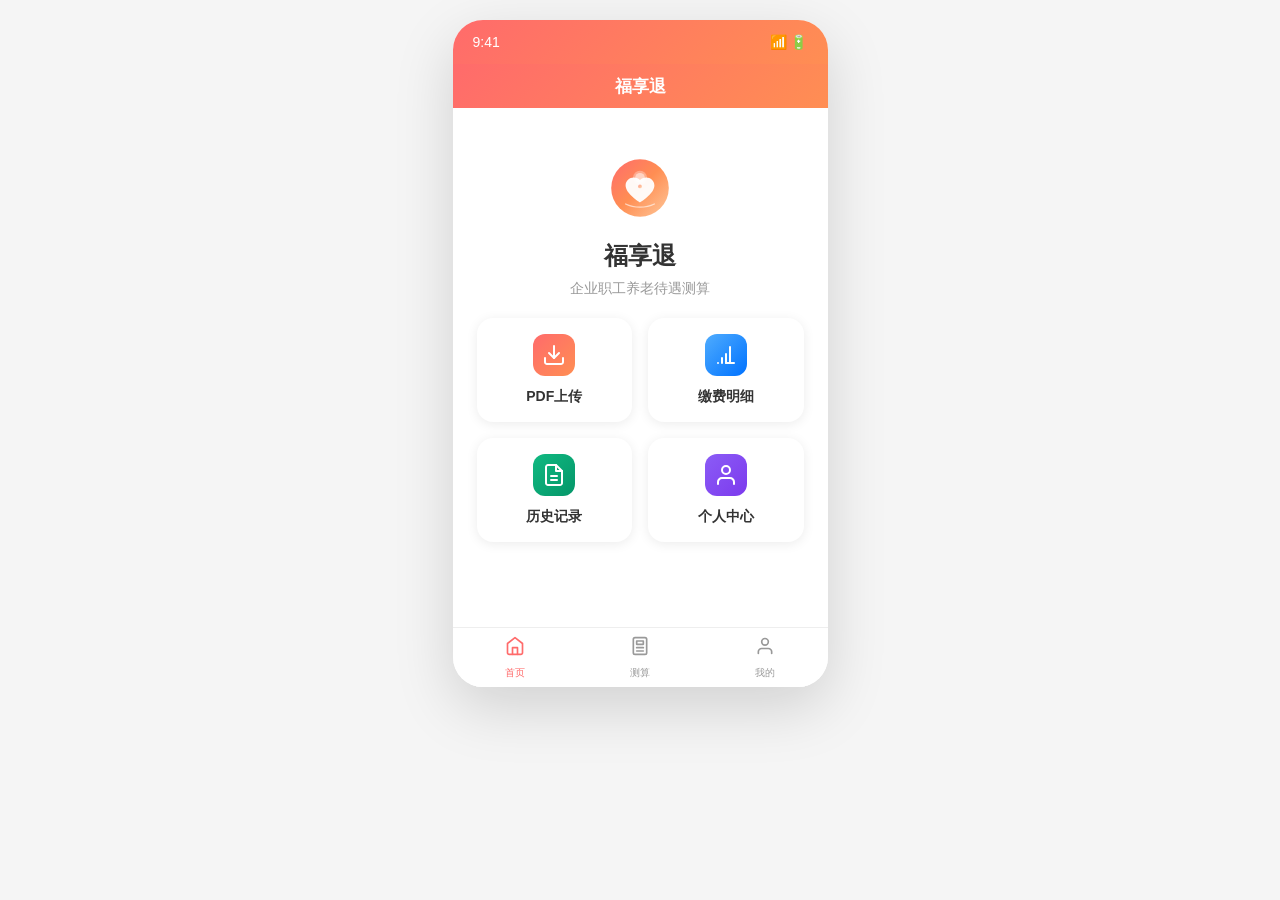
==== commit b6d9fff5: "修复福享退前端接口与退休测算联动" ====
--- a/福享退/frontend/index.html
+++ b/福享退/frontend/index.html
@@ -4,7 +4,7 @@
     <meta charset="UTF-8">
     <meta name="viewport" content="width=device-width, initial-scale=1.0">
     <title>福享退 - 小程序原型</title>
-    <link rel="stylesheet" href="css/index.css">
+    <link rel="stylesheet" href="css/index.css?v=1780626100">
 </head>
 <body>
     
@@ -111,11 +111,12 @@
                     </div>
                 </div>
                 
-                <div class="upload-area" onclick="mockUpload()">
+                <div class="upload-area" onclick="document.getElementById('pdfFileInput').click()">
                     <div class="upload-icon">📤</div>
                     <div class="upload-title">点击上传PDF文件</div>
                     <div class="upload-desc">仅支持PDF格式，文件不超过20MB</div>
                 </div>
+                <input type="file" id="pdfFileInput" accept=".pdf,application/pdf" style="display:none;" onchange="handleFileSelect(event)">
                 
                 <div class="tips-card">
                     <div class="tips-title">💡 上传提示</div>
@@ -172,7 +173,7 @@
                         <div class="row-right">
                             <div class="row-money">¥ 14,760</div>
                             <div class="row-month">12个月</div>
-                            <button class="edit-btn" onclick="openEditModal(2024)">编辑</button>
+                            <button class="edit-btn" onclick="window.openEditModal(2024)">编辑</button>
                         </div>
                     </div>
                     
@@ -184,7 +185,7 @@
                         <div class="row-right">
                             <div class="row-money">¥ 13,920</div>
                             <div class="row-month">12个月</div>
-                            <button class="edit-btn" onclick="openEditModal(2023)">编辑</button>
+                            <button class="edit-btn" onclick="window.openEditModal(2023)">编辑</button>
                         </div>
                     </div>
                     
@@ -196,7 +197,7 @@
                         <div class="row-right">
                             <div class="row-money">¥ 13,200</div>
                             <div class="row-month">12个月</div>
-                            <button class="edit-btn" onclick="openEditModal(2022)">编辑</button>
+                            <button class="edit-btn" onclick="window.openEditModal(2022)">编辑</button>
                         </div>
                     </div>
                 </div>
@@ -251,37 +252,60 @@
                 <div class="form-card">
                     <div class="form-item">
                         <label class="form-label">
-                            <span class="required">*</span> 退休年龄
+                            <span class="required">*</span> 退休身份
                         </label>
-                        <input type="number" class="form-input" value="60" placeholder="请输入退休年龄">
-                        <div class="form-tip">男性60岁，女性工人50岁、干部55岁</div>
-                        <div style="background:#FEF3C7;border-radius:8px;padding:10px;margin-top:10px;">
-                            <div style="font-size:13px;font-weight:600;color:#92400E;margin-bottom:6px;">⏰ 延迟退休影响参考</div>
-                            <div style="font-size:12px;color:#B45309;line-height:1.6;">
-                                按最新政策，您预计将延迟3年至63岁退休<br>
-                                多缴3年，多领约 12%，预计回本年龄：71岁 → 72岁
-                            </div>
+                        <div class="radio-group" style="display:flex;gap:20px;margin-top:8px;">
+                            <label style="display:flex;align-items:center;gap:6px;cursor:pointer;">
+                                <input type="radio" name="retireIdentity" value="工人" checked onchange="onIdentityChange(this.value)">
+                                <span style="font-size:14px;">工人</span>
+                            </label>
+                            <label style="display:flex;align-items:center;gap:6px;cursor:pointer;">
+                                <input type="radio" name="retireIdentity" value="干部" onchange="onIdentityChange(this.value)">
+                                <span style="font-size:14px;">干部</span>
+                            </label>
                         </div>
                     </div>
                     
-                    <div class="form-item">
-                        <label class="form-label">
-                            <span class="required">*</span> 退休年份
-                        </label>
-                        <input type="number" class="form-input" value="2030" placeholder="请输入退休年份">
+                    <div style="display:flex;gap:16px;">
+                        <div class="form-item" style="flex:1;">
+                            <label class="form-label">
+                                <span class="required">*</span> 退休年月
+                            </label>
+                            <input type="month" id="retireDate" class="form-input" value="" onchange="onRetireDateChange(this.value)">
+                        </div>
+                        
+                        <div class="form-item" style="flex:1;">
+                            <label class="form-label">
+                                <span class="required">*</span> 退休年龄
+                            </label>
+                            <input type="number" id="retireAge" class="form-input" value="" placeholder="请输入退休年龄" onchange="onRetireAgeChange(this.value)">
+                        </div>
+                    </div>
+                    
+                    <div id="delayRetireTip" style="margin-top:10px;display:none;">
+                        <div style="background:#FFFBEB;border:1px solid #FCD34D;border-radius:12px;padding:16px;">
+                            <div style="display:flex;align-items:center;gap:8px;margin-bottom:12px;">
+                                <span style="font-size:18px;">⏰</span>
+                                <span style="font-size:15px;font-weight:600;color:#92400E;">延迟退休影响参考</span>
+                            </div>
+                            <div style="font-size:14px;color:#B45309;line-height:1.8;">
+                                退休年龄测算完成后，将在这里展示延迟退休影响参考。
+                            </div>
+                            <div id="elasticTip" style="font-size:13px;color:#78350F;line-height:1.6;margin-top:12px;padding-top:12px;border-top:1px solid #FCD34D;"></div>
+                        </div>
                     </div>
                     
                     <div class="form-item">
                         <label class="form-label">
                             <span class="required">*</span> 个人账户累计金额
                         </label>
-                        <input type="number" class="form-input" value="215680" placeholder="请输入个人账户总额">
+                        <input type="number" id="personalAccountAmount" class="form-input" value="0" placeholder="请输入个人账户总额">
                         <div class="form-tip">系统已自动计算，如有误差可手动调整</div>
                     </div>
                     
                     <div class="form-item">
                         <label class="form-label">上年社会平均工资</label>
-                        <input type="number" class="form-input" value="8500" placeholder="请输入社平工资">
+                        <input type="number" id="socialAvgWage" class="form-input" value="" placeholder="正在获取上年社平工资">
                         <div class="form-tip">系统已自动填入最新数据</div>
                     </div>
                 </div>
@@ -316,11 +340,11 @@
                         </div>
                         <div class="preview-row">
                             <span>预测缴费年限</span>
-                            <span>6年（2025-2030）</span>
+                            <span>待退休年龄测算完成后生成</span>
                         </div>
                         <div class="preview-row">
                             <span>预测缴费基数</span>
-                            <span>逐年按社平5%增长</span>
+                            <span>待退休年龄测算完成后生成</span>
                         </div>
                         <div class="preview-row">
                             <span>预计个人账户增加</span>
@@ -344,7 +368,7 @@
                 
                 <div class="step-buttons">
                     <button class="step-btn-prev" onclick="goToPage('payment')">&lt; 上一步</button>
-                    <button class="step-btn-next" onclick="goToPage('result')">开始计算 ></button>
+                    <button class="step-btn-next" onclick="beforeCalculate()">开始计算 ></button>
                 </div>
             </div>
             
@@ -353,53 +377,52 @@
                 <div class="result-card">
                     <div class="result-label">预计每月领取养老金</div>
                     <div style="display:flex;align-items:flex-end;justify-content:center;line-height:1;">
-                        <span class="result-number">¥3,850</span>
+                        <span class="result-number">--</span>
                         <span style="font-size:20px;font-weight:500;margin-left:4px;margin-bottom:6px;">/月</span>
                     </div>
                     <div style="background:rgba(255,255,255,0.15);border-radius:8px;padding:8px 12px;margin-top:12px;">
                         <div style="font-size:13px;color:white;display:flex;align-items:center;gap:6px;">
                             <span>💰</span>
-                            <span>预计到 <strong style="font-size:15px;">72岁</strong> 时，累计领取额超过个人缴费总额（回本）</span>
-                        </div>
-                    </div>
-                    <div class="result-desc" style="margin-top:10px;">* 以上为模拟测算结果，仅供参考，实际以社保局核定为准</div>
-                </div>
+                            <span id="resultBreakEvenText">预计到 <strong style="font-size:15px;">72岁</strong> 时，累计领取额超过个人缴费总额（回本）</span>
+                        </div>
+                    </div>
+                    <div class="result-desc" style="margin-top:10px;">* 以上为测算结果，仅供参考，实际以社保局核定为准</div>
+                </div>
+
                 
                 <!-- 📈 待遇调整预测（新增功能） -->
                 <div class="detail-card">
                     <div class="detail-header" onclick="toggleDetail('adjustPrediction')" style="background:linear-gradient(135deg, #F59E0B, #D97706);color:white;">
-                        <span>📈 待遇调整预测（按每年4.5%增长）</span>
+                        <span>📈 待遇调整预测（按每年--增长）</span>
                         <span>▼</span>
                     </div>
                     <div id="adjustPrediction" class="detail-content" style="display:none;background:#FFFBEB;">
                         <div style="display:grid;grid-template-columns:1fr 1fr 1fr;gap:10px;margin-bottom:12px;">
                             <div style="text-align:center;padding:10px;background:white;border-radius:8px;">
                                 <div style="font-size:12px;color:#666;">65岁</div>
-                                <div style="font-size:16px;font-weight:700;color:#FF6B6B;">¥ 4,790</div>
+                                <div style="font-size:16px;font-weight:700;color:#FF6B6B;">--</div>
                                 <div style="font-size:10px;color:#999;">月领取</div>
                             </div>
                             <div style="text-align:center;padding:10px;background:white;border-radius:8px;">
                                 <div style="font-size:12px;color:#666;">70岁</div>
-                                <div style="font-size:16px;font-weight:700;color:#FF6B6B;">¥ 5,970</div>
+                                <div style="font-size:16px;font-weight:700;color:#FF6B6B;">--</div>
                                 <div style="font-size:10px;color:#999;">月领取</div>
                             </div>
                             <div style="text-align:center;padding:10px;background:white;border-radius:8px;">
                                 <div style="font-size:12px;color:#666;">75岁</div>
-                                <div style="font-size:16px;font-weight:700;color:#FF6B6B;">¥ 7,440</div>
+                                <div style="font-size:16px;font-weight:700;color:#FF6B6B;">--</div>
                                 <div style="font-size:10px;color:#999;">月领取</div>
                             </div>
                         </div>
                         <div style="font-size:12px;color:#92400E;line-height:1.6;background:white;padding:10px;border-radius:8px;">
                             💡 <strong>累计领取金额：</strong><br>
-                            • 70岁时累计：约 128 万元<br>
-                            • 80岁时累计：约 256 万元<br>
-                            • 90岁时累计：约 438 万元
+                            测算完成后展示累计领取金额
                         </div>
                     </div>
                 </div>
                 
                 <!-- ⚖️ 多方案对比（4种缴费档次） -->
-                <div class="detail-card">
+                <div class="detail-card" id="schemeCompareCard">
                     <div class="detail-header" onclick="toggleSchemeCompare()" style="background:linear-gradient(135deg, #8B5CF6, #7C3AED);color:white;cursor:pointer;">
                         <span>⚖️ 多方案对比（4种缴费档次）</span>
                         <span id="scheme-compare-arrow" style="font-size:12px;">▼</span>
@@ -411,19 +434,19 @@
                         <div style="display:grid;grid-template-columns:1fr 1fr 1fr 1fr;gap:6px;padding:12px 12px 8px;background:#F5F3FF;border-bottom:1px solid #DDD6FE;">
                             <div onclick="selectCurrentScheme('self')" id="current-scheme-self" style="background:#ECFDF5;border:2px solid #10B981;border-radius:10px;padding:8px 6px;text-align:center;cursor:pointer;">
                                 <div style="font-size:11px;font-weight:700;color:#065F46;">本人基数</div>
-                                <div style="font-size:9px;color:#047857;margin-top:2px;">¥5,980/月</div>
+                                <div style="font-size:9px;color:#047857;margin-top:2px;">--</div>
                             </div>
                             <div onclick="selectCurrentScheme('60')" id="current-scheme-60" style="background:#F3F4F6;border:2px solid #E5E7EB;border-radius:10px;padding:8px 6px;text-align:center;cursor:pointer;">
                                 <div style="font-size:11px;font-weight:600;color:#374151;">社平60%</div>
-                                <div style="font-size:9px;color:#6B7280;margin-top:2px;">¥4,200/月</div>
+                                <div style="font-size:9px;color:#6B7280;margin-top:2px;">--</div>
                             </div>
                             <div onclick="selectCurrentScheme('100')" id="current-scheme-100" style="background:#F3F4F6;border:2px solid #E5E7EB;border-radius:10px;padding:8px 6px;text-align:center;cursor:pointer;">
                                 <div style="font-size:11px;font-weight:600;color:#374151;">社平100%</div>
-                                <div style="font-size:9px;color:#6B7280;margin-top:2px;">¥7,000/月</div>
+                                <div style="font-size:9px;color:#6B7280;margin-top:2px;">--</div>
                             </div>
                             <div onclick="selectCurrentScheme('300')" id="current-scheme-300" style="background:#F3F4F6;border:2px solid #E5E7EB;border-radius:10px;padding:8px 6px;text-align:center;cursor:pointer;">
                                 <div style="font-size:11px;font-weight:600;color:#374151;">社平300%</div>
-                                <div style="font-size:9px;color:#6B7280;margin-top:2px;">¥21,000/月</div>
+                                <div style="font-size:9px;color:#6B7280;margin-top:2px;">--</div>
                             </div>
                         </div>
                         
@@ -445,67 +468,67 @@
                             <!-- 方案1：按本人基数 -->
                             <div id="row-self" style="padding:10px 8px;text-align:center;border-bottom:1px solid #F3F4F6;background:#ECFDF5;">
                                 <div style="font-weight:600;color:#065F46;font-size:12px;">本人基数</div>
-                                <div style="font-size:10px;color:#10B981;">¥5,980/月</div>
+                                <div style="font-size:10px;color:#10B981;">--</div>
                             </div>
                             <div id="row-self-1" style="padding:10px 8px;text-align:center;border-bottom:1px solid #F3F4F6;background:#ECFDF5;font-weight:700;color:#065F46;font-size:14px;">
-                                ¥3,850
+                                --
                             </div>
                             <div id="row-self-2" style="padding:10px 8px;text-align:center;border-bottom:1px solid #F3F4F6;background:#ECFDF5;font-weight:600;color:#065F46;font-size:12px;">
-                                5.2%
+                                --
                             </div>
                             <div id="row-self-3" style="padding:10px 8px;text-align:center;border-bottom:1px solid #F3F4F6;background:#ECFDF5;font-weight:600;color:#065F46;font-size:12px;">
-                                71岁
+                                --
                             </div>
                             
                             <!-- 方案2：按社平60% -->
                             <div id="row-60" style="padding:10px 8px;text-align:center;border-bottom:1px solid #F3F4F6;">
                                 <div style="font-weight:600;color:#333;font-size:12px;">社平60%</div>
-                                <div style="font-size:10px;color:#666;">¥4,200/月</div>
+                                <div style="font-size:10px;color:#666;">--</div>
                             </div>
                             <div id="row-60-1" style="padding:10px 8px;text-align:center;border-bottom:1px solid #F3F4F6;font-weight:600;color:#333;font-size:14px;">
-                                ¥3,120
+                                --
                             </div>
                             <div id="row-60-2" style="padding:10px 8px;text-align:center;border-bottom:1px solid #F3F4F6;font-weight:600;color:#10B981;font-size:12px;">
-                                6.8%
+                                --
                             </div>
                             <div id="row-60-3" style="padding:10px 8px;text-align:center;border-bottom:1px solid #F3F4F6;font-weight:600;color:#10B981;font-size:12px;">
-                                68岁
+                                --
                             </div>
                             
                             <!-- 方案3：按社平100% -->
                             <div id="row-100" style="padding:10px 8px;text-align:center;border-bottom:1px solid #F3F4F6;">
                                 <div style="font-weight:600;color:#333;font-size:12px;">社平100%</div>
-                                <div style="font-size:10px;color:#666;">¥7,000/月</div>
+                                <div style="font-size:10px;color:#666;">--</div>
                             </div>
                             <div id="row-100-1" style="padding:10px 8px;text-align:center;border-bottom:1px solid #F3F4F6;font-weight:600;color:#333;font-size:14px;">
-                                ¥4,580
+                                --
                             </div>
                             <div id="row-100-2" style="padding:10px 8px;text-align:center;border-bottom:1px solid #F3F4F6;font-weight:600;color:#F59E0B;font-size:12px;">
-                                4.5%
+                                --
                             </div>
                             <div id="row-100-3" style="padding:10px 8px;text-align:center;border-bottom:1px solid #F3F4F6;font-weight:600;color:#F59E0B;font-size:12px;">
-                                73岁
+                                --
                             </div>
                             
                             <!-- 方案4：按社平300% -->
                             <div id="row-300" style="padding:10px 8px;text-align:center;">
                                 <div style="font-weight:600;color:#333;font-size:12px;">社平300%</div>
-                                <div style="font-size:10px;color:#666;">¥21,000/月</div>
+                                <div style="font-size:10px;color:#666;">--</div>
                             </div>
                             <div id="row-300-1" style="padding:10px 8px;text-align:center;font-weight:600;color:#333;font-size:14px;">
-                                ¥8,950
+                                --
                             </div>
                             <div id="row-300-2" style="padding:10px 8px;text-align:center;font-weight:600;color:#EF4444;font-size:12px;">
-                                2.8%
+                                --
                             </div>
                             <div id="row-300-3" style="padding:10px 8px;text-align:center;font-weight:600;color:#EF4444;font-size:12px;">
-                                79岁
+                                --
                             </div>
                         </div>
                         
                         <div style="background:#F9FAFB;padding:10px 12px;border-top:1px solid #E5E7EB;">
                             <div style="font-size:11px;color:#374151;line-height:1.5;">
-                                💡 <strong>结论：</strong>社平60%缴费性价比最高，回本最快。社平300%适合预期寿命超过85岁人群。
+                                💡 <strong>结论：</strong>测算完成后展示多方案对比结论。
                             </div>
                         </div>
                     </div>
@@ -519,19 +542,19 @@
                     <div id="detail1" class="detail-content">
                         <div class="detail-row">
                             <span class="detail-label">基础养老金</span>
-                            <span class="detail-value highlight">¥ 2,320</span>
+                            <span class="detail-value highlight">--</span>
                         </div>
                         <div class="detail-row">
                             <span class="detail-label">个人账户养老金</span>
-                            <span class="detail-value highlight">¥ 1,530</span>
+                            <span class="detail-value highlight">--</span>
                         </div>
                         <div class="detail-row">
                             <span class="detail-label">过渡性养老金</span>
-                            <span class="detail-value">¥ 0</span>
+                            <span class="detail-value">--</span>
                         </div>
                         <div class="detail-row">
                             <span class="detail-label">每月合计</span>
-                            <span class="detail-value highlight">¥ 3,850</span>
+                            <span class="detail-value highlight">--</span>
                         </div>
                     </div>
                 </div>
@@ -559,7 +582,7 @@
                 
                 <div class="action-buttons">
                     <button class="btn-secondary" onclick="goToPage('info')">&lt; 修改参数</button>
-                    <button class="btn-primary" onclick="alert('模拟：已保存到历史记录')">保存结果</button>
+                    <button class="btn-primary" onclick="showToast('测算结果已生成')">保存结果</button>
                 </div>
             </div>
             
@@ -602,28 +625,29 @@
             <!-- 个人中心页 -->
             <div id="page-profile" class="page">
                 <div class="profile-header">
-                    <div class="avatar" style="width:64px;height:64px;border-radius:50%;background:white;display:flex;align-items:center;justify-content:center;box-shadow:0 4px 12px rgba(0,0,0,0.1);">
+                    <div class="avatar" id="profileAvatar" style="width:64px;height:64px;border-radius:50%;background:white;display:flex;align-items:center;justify-content:center;box-shadow:0 4px 12px rgba(0,0,0,0.1);overflow:hidden;">
                         <svg viewBox="0 0 24 24" fill="none" xmlns="http://www.w3.org/2000/svg" width="36" height="36">
                             <path d="M20 21V19C20 17.9391 19.5786 16.9217 18.8284 16.1716C18.0783 15.4214 17.0609 15 16 15H8C6.93913 15 5.92172 15.4214 5.17157 16.1716C4.42143 16.9217 4 17.9391 4 19V21" stroke="#666" stroke-width="2" stroke-linecap="round" stroke-linejoin="round"/>
                             <path d="M12 11C14.2091 11 16 9.20914 16 7C16 4.79086 14.2091 3 12 3C9.79086 3 8 4.79086 8 7C8 9.20914 9.79086 11 12 11Z" stroke="#666" stroke-width="2" stroke-linecap="round" stroke-linejoin="round"/>
                         </svg>
                     </div>
-                    <div class="user-name" style="font-size:18px;margin-top:12px;">微信用户</div>
+                    <div class="user-name" id="profileUserName" style="font-size:18px;margin-top:12px;">未登录</div>
+                    <div id="profileUserDesc" style="font-size:12px;margin-top:6px;opacity:0.85;"><button onclick="handleProfileLogin()" style="margin-top:8px;padding:8px 28px;border:none;border-radius:20px;background:linear-gradient(135deg,#FF7B6B,#FF6B6B);color:white;font-size:14px;font-weight:600;cursor:pointer;box-shadow:0 4px 12px rgba(255,107,107,0.3);">登录</button></div>
                 </div>
                 
                 <!-- 数据统计卡片 -->
                 <div class="summary-card" style="margin:20px 16px 16px;border-radius:12px;padding:16px;">
                     <div style="display:flex;">
                         <div style="flex:1;text-align:center;border-right:1px solid rgba(255,255,255,0.2);">
-                            <div style="font-size:24px;font-weight:700;">12</div>
+                            <div id="profileCalcCount" style="font-size:24px;font-weight:700;">0</div>
                             <div style="font-size:12px;opacity:0.8;margin-top:4px;">测算次数</div>
                         </div>
                         <div style="flex:1;text-align:center;border-right:1px solid rgba(255,255,255,0.2);">
-                            <div style="font-size:24px;font-weight:700;">¥3.2k</div>
+                            <div id="profileAvgPension" style="font-size:24px;font-weight:700;">¥0</div>
                             <div style="font-size:12px;opacity:0.8;margin-top:4px;">平均待遇</div>
                         </div>
                         <div style="flex:1;text-align:center;">
-                            <div style="font-size:24px;font-weight:700;">18</div>
+                            <div id="profilePaymentMonths" style="font-size:24px;font-weight:700;">0</div>
                             <div style="font-size:12px;opacity:0.8;margin-top:4px;">累计缴费月</div>
                         </div>
                     </div>
@@ -641,15 +665,8 @@
                         </span>
                         <span style="font-size:12px;color:#FF6B6B;">查看全部 ></span>
                     </div>
-                    <div class="history-item" onclick="goToPage('result')" style="margin:0;padding:12px;border-radius:10px;box-shadow:0 2px 8px rgba(0,0,0,0.05);cursor:pointer;">
-                        <div style="display:flex;justify-content:space-between;align-items:center;margin-bottom:8px;">
-                            <span style="font-size:13px;color:#666;">2024年4月28日 10:30</span>
-                            <span style="font-size:18px;font-weight:700;color:#FF6B6B;">¥ 3,850/月</span>
-                        </div>
-                        <div style="display:flex;gap:12px;font-size:11px;color:#999;">
-                            <span>缴费年限：15年</span>
-                            <span>平均基数：¥ 5,980</span>
-                        </div>
+                    <div id="profileLatestRecord" class="history-item" style="margin:0;padding:12px;border-radius:10px;box-shadow:0 2px 8px rgba(0,0,0,0.05);cursor:pointer;">
+                        <div style="text-align:center;color:#999;font-size:13px;padding:12px 0;">暂无测算记录</div>
                     </div>
                 </div>
                 
@@ -795,7 +812,7 @@
                             </div>
                             <span class="menu-list-arrow">></span>
                         </div>
-                        <div class="menu-list-item" style="border-radius:0 0 10px 10px;background:#FFF5F5;cursor:pointer;" onclick="alert('模拟：确认退出登录')">
+                        <div class="menu-list-item" style="border-radius:0 0 10px 10px;background:#FFF5F5;cursor:pointer;" onclick="logoutAndRefreshProfile()">
                             <div class="menu-list-left">
                                 <span class="menu-list-icon">
                                     <svg viewBox="0 0 24 24" fill="none" xmlns="http://www.w3.org/2000/svg">
@@ -1198,20 +1215,20 @@
                     <div style="display:grid;grid-template-columns:1fr 1fr 1fr 1fr;gap:8px;margin-bottom:16px;">
                         <div onclick="selectScheme('self')" id="scheme-self" style="background:#ECFDF5;border:2px solid #10B981;border-radius:12px;padding:10px;text-align:center;cursor:pointer;">
                             <div style="font-size:13px;font-weight:700;color:#065F46;">本人基数</div>
-                            <div style="font-size:11px;color:#047857;margin-top:2px;">¥5,980/月</div>
+                            <div style="font-size:11px;color:#047857;margin-top:2px;">--</div>
                             <div style="font-size:9px;background:#10B981;color:white;padding:2px 6px;border-radius:8px;margin-top:4px;display:inline-block;">当前选择</div>
                         </div>
                         <div onclick="selectScheme('60')" id="scheme-60" style="background:#F3F4F6;border:2px solid #E5E7EB;border-radius:12px;padding:10px;text-align:center;cursor:pointer;">
                             <div style="font-size:13px;font-weight:600;color:#374151;">社平60%</div>
-                            <div style="font-size:11px;color:#6B7280;margin-top:2px;">¥4,200/月</div>
+                            <div style="font-size:11px;color:#6B7280;margin-top:2px;">--</div>
                         </div>
                         <div onclick="selectScheme('100')" id="scheme-100" style="background:#F3F4F6;border:2px solid #E5E7EB;border-radius:12px;padding:10px;text-align:center;cursor:pointer;">
                             <div style="font-size:13px;font-weight:600;color:#374151;">社平100%</div>
-                            <div style="font-size:11px;color:#6B7280;margin-top:2px;">¥7,000/月</div>
+                            <div style="font-size:11px;color:#6B7280;margin-top:2px;">--</div>
                         </div>
                         <div onclick="selectScheme('300')" id="scheme-300" style="background:#F3F4F6;border:2px solid #E5E7EB;border-radius:12px;padding:10px;text-align:center;cursor:pointer;">
                             <div style="font-size:13px;font-weight:600;color:#374151;">社平300%</div>
-                            <div style="font-size:11px;color:#6B7280;margin-top:2px;">¥21,000/月</div>
+                            <div style="font-size:11px;color:#6B7280;margin-top:2px;">--</div>
                         </div>
                     </div>
                     
@@ -1236,67 +1253,67 @@
                                 <!-- 方案1：按本人基数 -->
                                 <div style="padding:10px 8px;text-align:center;border-bottom:1px solid #F3F4F6;background:#ECFDF5;">
                                     <div style="font-weight:600;color:#065F46;font-size:12px;">本人基数</div>
-                                    <div style="font-size:10px;color:#10B981;">¥5,980/月</div>
+                                    <div style="font-size:10px;color:#10B981;">--</div>
                                 </div>
                                 <div style="padding:10px 8px;text-align:center;border-bottom:1px solid #F3F4F6;background:#ECFDF5;font-weight:700;color:#065F46;font-size:14px;">
-                                    ¥3,850
+                                    --
                                 </div>
                                 <div style="padding:10px 8px;text-align:center;border-bottom:1px solid #F3F4F6;background:#ECFDF5;font-weight:600;color:#065F46;font-size:12px;">
-                                    5.2%
+                                    --
                                 </div>
                                 <div style="padding:10px 8px;text-align:center;border-bottom:1px solid #F3F4F6;background:#ECFDF5;font-weight:600;color:#065F46;font-size:12px;">
-                                    71岁
+                                    --
                                 </div>
                                 
                                 <!-- 方案2：按社平60% -->
                                 <div style="padding:10px 8px;text-align:center;border-bottom:1px solid #F3F4F6;">
                                     <div style="font-weight:600;color:#333;font-size:12px;">社平60%</div>
-                                    <div style="font-size:10px;color:#666;">¥4,200/月</div>
+                                    <div style="font-size:10px;color:#666;">--</div>
                                 </div>
                                 <div style="padding:10px 8px;text-align:center;border-bottom:1px solid #F3F4F6;font-weight:600;color:#333;font-size:14px;">
-                                    ¥3,120
+                                    --
                                 </div>
                                 <div style="padding:10px 8px;text-align:center;border-bottom:1px solid #F3F4F6;font-weight:600;color:#10B981;font-size:12px;">
-                                    6.8%
+                                    --
                                 </div>
                                 <div style="padding:10px 8px;text-align:center;border-bottom:1px solid #F3F4F6;font-weight:600;color:#10B981;font-size:12px;">
-                                    68岁
+                                    --
                                 </div>
                                 
                                 <!-- 方案3：按社平100% -->
                                 <div style="padding:10px 8px;text-align:center;border-bottom:1px solid #F3F4F6;">
                                     <div style="font-weight:600;color:#333;font-size:12px;">社平100%</div>
-                                    <div style="font-size:10px;color:#666;">¥7,000/月</div>
+                                    <div style="font-size:10px;color:#666;">--</div>
                                 </div>
                                 <div style="padding:10px 8px;text-align:center;border-bottom:1px solid #F3F4F6;font-weight:600;color:#333;font-size:14px;">
-                                    ¥4,580
+                                    --
                                 </div>
                                 <div style="padding:10px 8px;text-align:center;border-bottom:1px solid #F3F4F6;font-weight:600;color:#F59E0B;font-size:12px;">
-                                    4.5%
+                                    --
                                 </div>
                                 <div style="padding:10px 8px;text-align:center;border-bottom:1px solid #F3F4F6;font-weight:600;color:#F59E0B;font-size:12px;">
-                                    73岁
+                                    --
                                 </div>
                                 
                                 <!-- 方案4：按社平300% -->
                                 <div style="padding:10px 8px;text-align:center;">
                                     <div style="font-weight:600;color:#333;font-size:12px;">社平300%</div>
-                                    <div style="font-size:10px;color:#666;">¥21,000/月</div>
+                                    <div style="font-size:10px;color:#666;">--</div>
                                 </div>
                                 <div style="padding:10px 8px;text-align:center;font-weight:600;color:#333;font-size:14px;">
-                                    ¥8,950
+                                    --
                                 </div>
                                 <div style="padding:10px 8px;text-align:center;font-weight:600;color:#EF4444;font-size:12px;">
-                                    2.8%
+                                    --
                                 </div>
                                 <div style="padding:10px 8px;text-align:center;font-weight:600;color:#EF4444;font-size:12px;">
-                                    79岁
+                                    --
                                 </div>
                             </div>
                             
                             <div style="background:#F9FAFB;padding:10px 12px;border-top:1px solid #E5E7EB;">
                                 <div style="font-size:11px;color:#374151;line-height:1.5;">
-                                    💡 <strong>结论：</strong>社平60%缴费性价比最高，回本最快。社平300%适合预期寿命超过85岁人群。
+                                    💡 <strong>结论：</strong>测算完成后展示多方案对比结论。
                                 </div>
                             </div>
                         </div>
@@ -1363,63 +1380,16 @@
                         </div>
                     </div>
                     
-                    <!-- 按月编辑表格 -->
-                    <div class="month-grid">
-                        <div class="month-item">
-                            <label class="month-label">1月</label>
-                            <input type="number" class="month-input" value="6000" onchange="calculateYearAvg()">
-                        </div>
-                        <div class="month-item">
-                            <label class="month-label">2月</label>
-                            <input type="number" class="month-input" value="6000" onchange="calculateYearAvg()">
-                        </div>
-                        <div class="month-item">
-                            <label class="month-label">3月</label>
-                            <input type="number" class="month-input" value="6000" onchange="calculateYearAvg()">
-                        </div>
-                        <div class="month-item">
-                            <label class="month-label">4月</label>
-                            <input type="number" class="month-input" value="6000" onchange="calculateYearAvg()">
-                        </div>
-                        <div class="month-item">
-                            <label class="month-label">5月</label>
-                            <input type="number" class="month-input" value="6000" onchange="calculateYearAvg()">
-                        </div>
-                        <div class="month-item">
-                            <label class="month-label">6月</label>
-                            <input type="number" class="month-input" value="6000" onchange="calculateYearAvg()">
-                        </div>
-                        <div class="month-item">
-                            <label class="month-label">7月</label>
-                            <input type="number" class="month-input" value="6200" onchange="calculateYearAvg()">
-                        </div>
-                        <div class="month-item">
-                            <label class="month-label">8月</label>
-                            <input type="number" class="month-input" value="6200" onchange="calculateYearAvg()">
-                        </div>
-                        <div class="month-item">
-                            <label class="month-label">9月</label>
-                            <input type="number" class="month-input" value="6200" onchange="calculateYearAvg()">
-                        </div>
-                        <div class="month-item">
-                            <label class="month-label">10月</label>
-                            <input type="number" class="month-input" value="6200" onchange="calculateYearAvg()">
-                        </div>
-                        <div class="month-item">
-                            <label class="month-label">11月</label>
-                            <input type="number" class="month-input" value="6200" onchange="calculateYearAvg()">
-                        </div>
-                        <div class="month-item">
-                            <label class="month-label">12月</label>
-                            <input type="number" class="month-input" value="6200" onchange="calculateYearAvg()">
-                        </div>
+                    <!-- 按月编辑表格（动态生成） -->
+                    <div class="month-grid" id="monthGrid">
+                        <!-- JS动态生成月份输入框 -->
                     </div>
                     
                     <!-- 年度统计 -->
                     <div class="stats-box">
                         <div class="stats-row">
                             <span class="stats-label">本年度月平均缴费基数</span>
-                            <span class="stats-value highlight" id="yearAvgBase">¥ 6,100</span>
+                            <span class="stats-value highlight" id="yearAvgBase">¥ 4,043</span>
                         </div>
                         <div class="stats-row">
                             <span class="stats-label">当年度月社平工资</span>
@@ -1430,8 +1400,12 @@
                             <span class="stats-value">0.718</span>
                         </div>
                         <div class="stats-row">
-                            <span class="stats-label">本年度缴费总额</span>
-                            <span class="stats-value highlight">¥ 73,200</span>
+                            <span class="stats-label">本年度缴费基数总额</span>
+                            <span class="stats-value highlight" id="yearTotalBase">¥ 12,129</span>
+                        </div>
+                        <div class="stats-row">
+                            <span class="stats-label">个人缴费总额</span>
+                            <span class="stats-value highlight" id="yearPersonalTotal">¥ 970</span>
                         </div>
                     </div>
                 </div>
@@ -1443,9 +1417,22 @@
         </div>
     </div>
     
-    <script src="utils/request.js"></script>
-    <script src="api/user.js"></script>
-    <script src="api/pension.js"></script>
-    <script src="js/app.js"></script>
+    <script>
+        // 强制定义所有全局对象，确保100%能访问
+        window.PensionApi = window.PensionApi || {};
+        window.Request = window.Request || {};
+        window.UserApi = window.UserApi || {};
+        console.log('✅ 全局对象已预定义');
+    </script>
+    <script src="utils/request.js?v=1780487800"></script>
+    <script src="api/user.js?v=1780627350"></script>
+    <script src="api/pension.js?v=1780644550"></script>
+    <script src="js/render.js?v=1780487800"></script>
+    <script src="js/app.js?v=1780726200"></script>
+    <script>
+        // 最后确认所有函数都在window上
+        console.log('✅ PensionApi:', !!window.PensionApi);
+        console.log('✅ openEditModal:', !!window.openEditModal);
+    </script>
 </body>
 </html>
--- a/福享退/frontend/css/index.css
+++ b/福享退/frontend/css/index.css
@@ -91,6 +91,7 @@
         
         .page {
             display: none;
+            position: relative;
         }
         
         .page.active {
@@ -329,20 +330,21 @@
         }
         
         .table-card {
-            background: white;
+            background: linear-gradient(180deg, #FFFFFF 0%, #FFFAFA 100%);
             border-radius: 12px;
-            box-shadow: 0 2px 8px rgba(0,0,0,0.06);
+            box-shadow: 0 4px 16px rgba(255, 107, 107, 0.1);
             overflow: hidden;
             margin-bottom: 16px;
+            border: 1px solid rgba(255, 107, 107, 0.1);
         }
         
         .table-header {
-            background: #F8FAFC;
-            padding: 12px 16px;
-            display: flex;
-            justify-content: space-between;
-            align-items: center;
-            border-bottom: 1px solid #eee;
+            background: white;
+            padding: 10px 16px;
+            display: flex;
+            justify-content: space-between;
+            align-items: center;
+            border-bottom: 1px solid #f0f0f0;
         }
         
         .table-title {
@@ -352,19 +354,26 @@
         }
         
         .year-select {
-            padding: 6px 12px;
+            padding: 5px 8px;
             border: 1px solid #ddd;
             border-radius: 6px;
-            font-size: 13px;
+            font-size: 12px;
             background: white;
+            color: #666;
         }
         
         .table-row {
-            padding: 14px 16px;
-            display: flex;
-            justify-content: space-between;
-            align-items: center;
-            border-bottom: 1px solid #f5f5f5;
+            padding: 10px 16px;
+            display: flex;
+            justify-content: space-between;
+            align-items: center;
+            border-bottom: 1px solid #f0f0f0;
+            background: linear-gradient(135deg, #FFFEFE 0%, #FFF5F5 100%);
+            transition: all 0.3s ease;
+        }
+        
+        .table-row:hover {
+            background: linear-gradient(135deg, #FFF5F5 0%, #FFE8E8 100%);
         }
         
         .table-row:last-child {
@@ -373,26 +382,33 @@
         
         .row-left {
             flex: 1;
+            position: relative;
+            z-index: 1;
         }
         
         .row-year {
             font-size: 15px;
-            font-weight: 600;
-            color: #333;
+            font-weight: 700;
+            color: #333;
+            display: flex;
+            align-items: center;
         }
         
         .row-base {
             font-size: 12px;
             color: #999;
-            margin-top: 4px;
+            margin-top: 3px;
         }
         
         .row-right {
             text-align: right;
+            position: relative;
+            z-index: 9999 !important;
+            pointer-events: auto !important;
         }
         
         .row-money {
-            font-size: 16px;
+            font-size: 15px;
             font-weight: 700;
             color: #FF6B6B;
         }
@@ -400,42 +416,53 @@
         .row-month {
             font-size: 12px;
             color: #999;
-            margin-top: 4px;
+            margin-top: 3px;
         }
         
         .edit-btn {
-            padding: 6px 12px;
-            background: #F1F5F9;
+            padding: 6px 14px;
+            background: linear-gradient(135deg, #FF6B6B 0%, #FF8E53 100%);
             border: none;
-            border-radius: 6px;
+            border-radius: 8px;
             font-size: 12px;
-            color: #666;
-            margin-top: 8px;
-            cursor: pointer;
+            color: white;
+            font-weight: 600;
+            margin-top: 6px;
+            cursor: pointer !important;
+            position: relative;
+            z-index: 99999 !important;
+            pointer-events: auto !important;
+            isolation: isolate;
+        }
+        
+        .edit-btn:active {
+            transform: scale(0.95);
         }
         
         .summary-card {
-            background: linear-gradient(135deg, #FF6B6B 0%, #FF8E53 100%);
-            border-radius: 16px;
-            padding: 20px;
+            background: linear-gradient(135deg, #FF7B6B 0%, #FF6B6B 100%);
+            border-radius: 12px;
+            padding: 16px;
             color: white;
             margin-bottom: 16px;
+            width: 100%;
+            box-sizing: border-box;
         }
         
         .summary-title {
-            font-size: 14px;
+            font-size: 12px;
             opacity: 0.9;
-            margin-bottom: 8px;
+            margin-bottom: 6px;
         }
         
         .summary-number {
-            font-size: 32px;
+            font-size: 22px;
             font-weight: 700;
         }
         
         .summary-unit {
-            font-size: 14px;
-            opacity: 0.8;
+            font-size: 11px;
+            opacity: 0.7;
         }
         
         .summary-row {
@@ -452,12 +479,12 @@
         }
         
         .summary-label {
-            font-size: 12px;
-            opacity: 0.8;
+            font-size: 11px;
+            opacity: 0.7;
         }
         
         .summary-value {
-            font-size: 16px;
+            font-size: 13px;
             font-weight: 600;
             margin-top: 4px;
         }
@@ -823,20 +850,26 @@
         
         /* 缴费明细编辑弹窗样式 */
         .modal-overlay {
-            position: absolute;
-            top: 0;
-            left: 0;
-            right: 0;
-            bottom: 0;
-            background: rgba(0,0,0,0.5);
-            display: none;
-            align-items: center;
-            justify-content: center;
-            z-index: 200;
+            position: fixed !important;
+            top: 0 !important;
+            left: 0 !important;
+            right: 0 !important;
+            bottom: 0 !important;
+            width: 100vw !important;
+            height: 100vh !important;
+            background: rgba(0,0,0,0.5) !important;
+            display: none !important;
+            align-items: center !important;
+            justify-content: center !important;
+            z-index: 999999 !important;
         }
         
         .modal-overlay.show {
-            display: flex;
+            display: flex !important;
+        }
+        
+        .modal-content {
+            margin: auto !important;
         }
         
         .modal-content {
